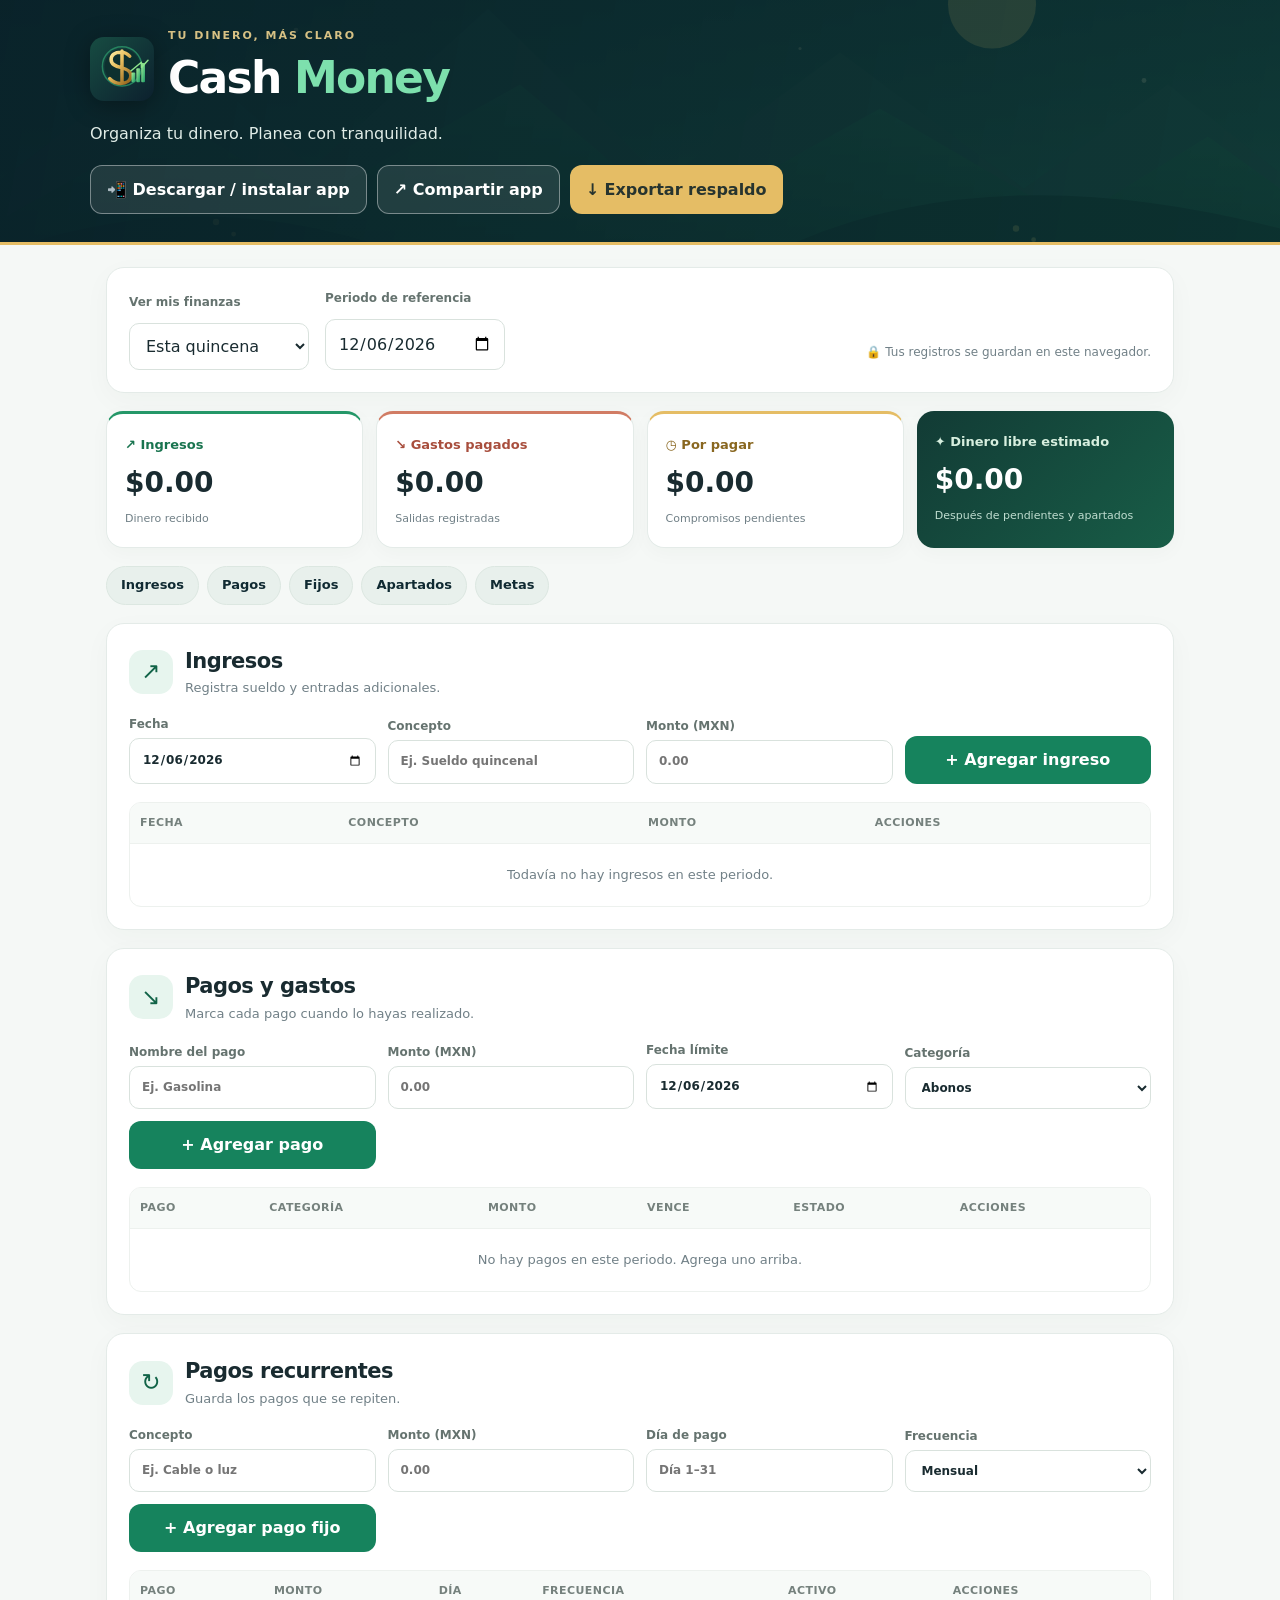
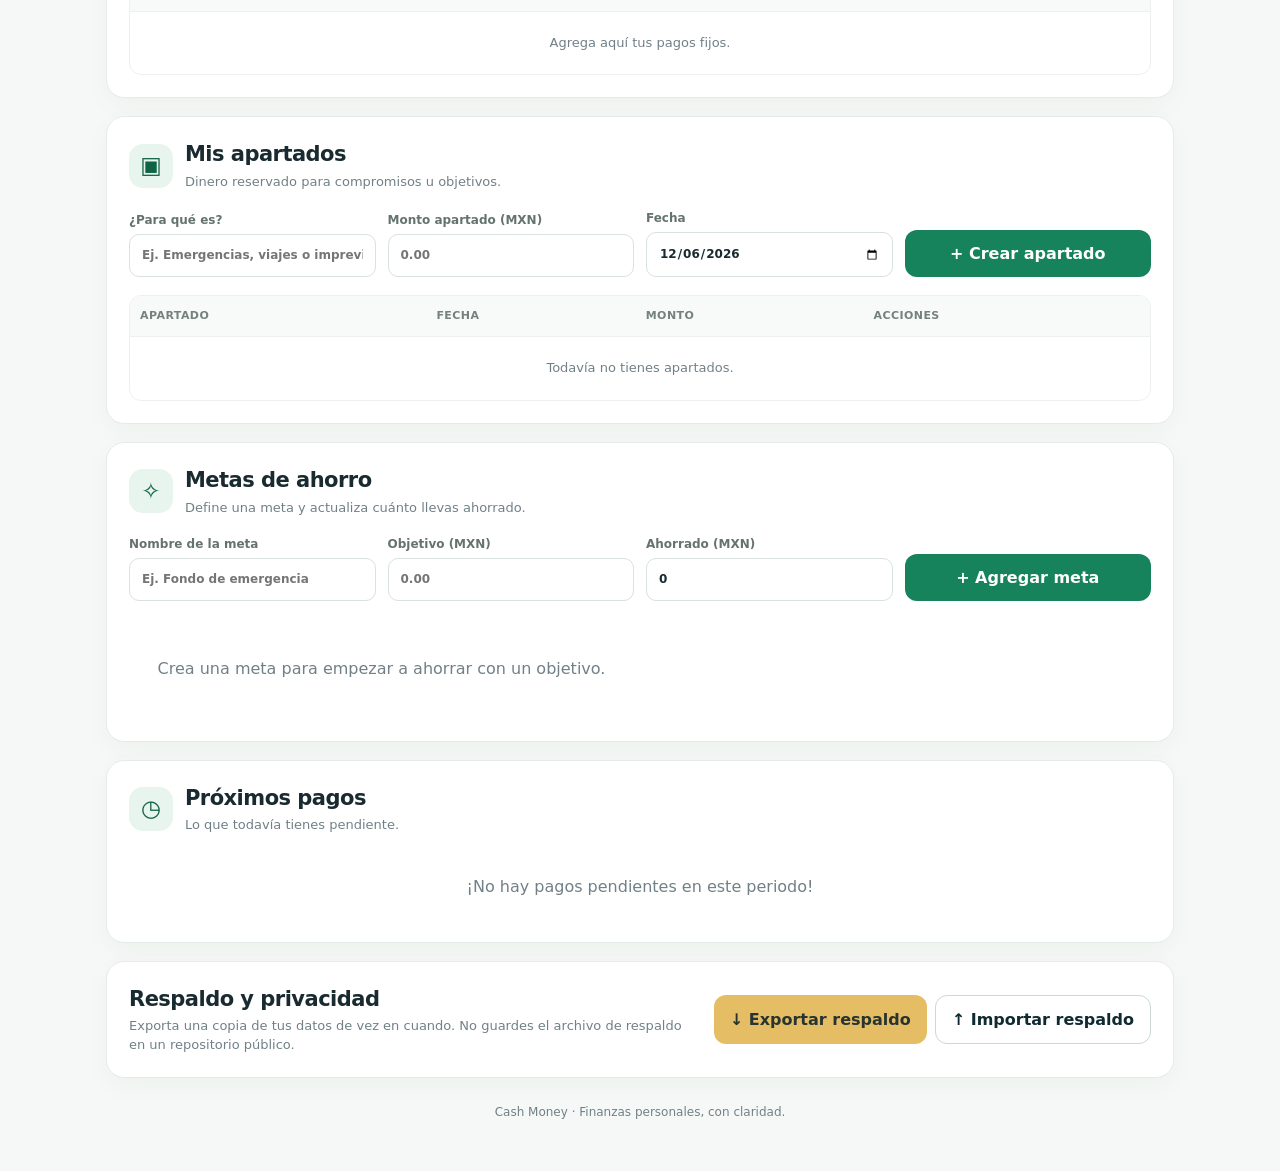
==== index.html @ 45166083 "Use general savings examples for allocations" ====
<!doctype html>
<html lang="es-MX">
<head>
<meta charset="utf-8"><meta name="viewport" content="width=device-width,initial-scale=1">
<meta name="theme-color" content="#102a32"><meta name="description" content="Cash Money: organiza ingresos, gastos, pagos, apartados y metas de ahorro.">
<link rel="manifest" href="manifest.webmanifest"><link rel="icon" href="icon.svg" type="image/svg+xml"><link rel="stylesheet" href="style.css">
<title>Cash Money</title>
</head>
<body>
<header class="hero">
  <div class="hero-content">
    <div class="brand"><img src="icon.svg" alt="" class="brand-icon"><div><p class="eyebrow">TU DINERO, MÁS CLARO</p><h1>Cash <span>Money</span></h1></div></div>
    <p class="tagline">Organiza tu dinero. Planea con tranquilidad.</p>
    <div class="header-actions"><button id="installBtn" class="btn ghost" type="button">📲 Descargar / instalar app</button><button id="shareBtn" class="btn ghost" type="button">↗ Compartir app</button><button id="exportBtn" class="btn gold">↓ Exportar respaldo</button></div>
  </div>
</header>
<main>
  <section class="toolbar panel">
    <div><label for="periodMode">Ver mis finanzas</label><select id="periodMode"><option value="quincena">Esta quincena</option><option value="mes">Este mes</option><option value="todo">Todo el historial</option></select></div>
    <div><label for="periodDate">Periodo de referencia</label><input id="periodDate" type="date"></div>
    <p class="privacy-note">🔒 Tus registros se guardan en este navegador.</p>
  </section>
  <section class="summary-grid">
    <article class="summary-card income-card"><span>↗ Ingresos</span><strong id="incomeTotal">$0.00</strong><small>Dinero recibido</small></article>
    <article class="summary-card expense-card"><span>↘ Gastos pagados</span><strong id="expenseTotal">$0.00</strong><small>Salidas registradas</small></article>
    <article class="summary-card pending-card"><span>◷ Por pagar</span><strong id="pendingTotal">$0.00</strong><small>Compromisos pendientes</small></article>
    <article class="summary-card balance-card"><span>✦ Dinero libre estimado</span><strong id="balanceTotal">$0.00</strong><small>Después de pendientes y apartados</small></article>
  </section>
  <nav class="quick-nav" aria-label="Secciones"><a href="#ingresos">Ingresos</a><a href="#gastos">Pagos</a><a href="#recurrentes">Fijos</a><a href="#apartados">Apartados</a><a href="#metas">Metas</a></nav>
  <section class="panel" id="ingresos"><div class="section-heading"><span class="section-icon">↗</span><div><h2>Ingresos</h2><p>Registra sueldo y entradas adicionales.</p></div></div>
    <form id="incomeForm" class="form-grid"><label>Fecha<input id="incomeDate" type="date" required></label><label>Concepto<input id="incomeConcept" placeholder="Ej. Sueldo quincenal" required></label><label>Monto (MXN)<input id="incomeAmount" type="number" min="0.01" step=".01" placeholder="0.00" required></label><button class="btn primary">+ Agregar ingreso</button></form>
    <div class="table-wrap"><table><thead><tr><th>Fecha</th><th>Concepto</th><th>Monto</th><th>Acciones</th></tr></thead><tbody id="incomeTable"></tbody></table></div>
  </section>
  <section class="panel" id="gastos"><div class="section-heading"><span class="section-icon">↘</span><div><h2>Pagos y gastos</h2><p>Marca cada pago cuando lo hayas realizado.</p></div></div>
    <form id="expenseForm" class="form-grid"><label>Nombre del pago<input id="expenseConcept" placeholder="Ej. Gasolina" required></label><label>Monto (MXN)<input id="expenseAmount" type="number" min="0.01" step=".01" placeholder="0.00" required></label><label>Fecha límite<input id="expenseDue" type="date" required></label><label>Categoría<select id="expenseCategory"><option>Abonos</option><option>Despensa</option><option>Gastos</option><option>Supermercado</option><option>Tianguis</option><option>Tienda</option><option>Otro</option></select></label><button class="btn primary">+ Agregar pago</button></form>
    <div class="table-wrap"><table><thead><tr><th>Pago</th><th>Categoría</th><th>Monto</th><th>Vence</th><th>Estado</th><th>Acciones</th></tr></thead><tbody id="expenseTable"></tbody></table></div>
  </section>
  <section class="panel" id="recurrentes"><div class="section-heading"><span class="section-icon">↻</span><div><h2>Pagos recurrentes</h2><p>Guarda los pagos que se repiten.</p></div></div>
    <form id="recurringForm" class="form-grid"><label>Concepto<input id="recurringConcept" placeholder="Ej. Cable o luz" required></label><label>Monto (MXN)<input id="recurringAmount" type="number" min="0.01" step=".01" placeholder="0.00" required></label><label>Día de pago<input id="recurringDay" type="number" min="1" max="31" placeholder="Día 1–31" required></label><label>Frecuencia<select id="recurringFrequency"><option>Mensual</option><option>Quincenal</option><option>Semanal</option></select></label><button class="btn primary">+ Agregar pago fijo</button></form>
    <div class="table-wrap"><table><thead><tr><th>Pago</th><th>Monto</th><th>Día</th><th>Frecuencia</th><th>Activo</th><th>Acciones</th></tr></thead><tbody id="recurringTable"></tbody></table></div>
  </section>
  <section class="panel" id="apartados"><div class="section-heading"><span class="section-icon">▣</span><div><h2>Mis apartados</h2><p>Dinero reservado para compromisos u objetivos.</p></div></div>
    <form id="allocationForm" class="form-grid"><label>¿Para qué es?<input id="allocationConcept" placeholder="Ej. Emergencias, viajes o imprevistos" required></label><label>Monto apartado (MXN)<input id="allocationAmount" type="number" min="0.01" step=".01" placeholder="0.00" required></label><label>Fecha<input id="allocationDate" type="date" required></label><button class="btn primary">+ Crear apartado</button></form>
    <div class="table-wrap"><table><thead><tr><th>Apartado</th><th>Fecha</th><th>Monto</th><th>Acciones</th></tr></thead><tbody id="allocationTable"></tbody></table></div>
  </section>
  <section class="panel" id="metas"><div class="section-heading"><span class="section-icon">✧</span><div><h2>Metas de ahorro</h2><p>Define una meta y actualiza cuánto llevas ahorrado.</p></div></div>
    <form id="goalForm" class="form-grid"><label>Nombre de la meta<input id="goalName" placeholder="Ej. Fondo de emergencia" required></label><label>Objetivo (MXN)<input id="goalTarget" type="number" min="0.01" step=".01" placeholder="0.00" required></label><label>Ahorrado (MXN)<input id="goalSaved" type="number" min="0" step=".01" value="0" required></label><button class="btn primary">+ Agregar meta</button></form>
    <div id="goalsList" class="goals-list"></div>
  </section>
  <section class="panel upcoming-panel"><div class="section-heading"><span class="section-icon">◷</span><div><h2>Próximos pagos</h2><p>Lo que todavía tienes pendiente.</p></div></div><div id="upcoming"></div></section>
  <section class="panel backup-panel"><div><h2>Respaldo y privacidad</h2><p>Exporta una copia de tus datos de vez en cuando. No guardes el archivo de respaldo en un repositorio público.</p></div><div class="backup-actions"><button id="exportBtnBottom" class="btn gold">↓ Exportar respaldo</button><label class="btn outline import-label">↑ Importar respaldo<input id="importFile" type="file" accept=".json,application/json" hidden></label></div></section>
  <footer>Cash Money · Finanzas personales, con claridad.</footer>
</main>
<script src="app.js"></script>
<script>
let deferredInstallPrompt;
const installButton=document.getElementById("installBtn");
const appUrl="https://jarias562.github.io/Mi-financial-tracker/";
addEventListener("beforeinstallprompt",e=>{e.preventDefault();deferredInstallPrompt=e;});
installButton.addEventListener("click",async()=>{
 if(deferredInstallPrompt){deferredInstallPrompt.prompt();await deferredInstallPrompt.userChoice;deferredInstallPrompt=null;return;}
 alert("Para instalar Cash Money en Android: abre este enlace en Google Chrome, toca el menú ⋮ y elige ‘Instalar app’ o ‘Añadir a pantalla principal’. Si ya la instalaste, puedes abrirla desde el icono de tu teléfono.");
});
document.getElementById("shareBtn").addEventListener("click",async()=>{
 try{if(navigator.share){await navigator.share({title:"Cash Money",text:"Prueba Cash Money, mi app de finanzas personales.",url:appUrl});}
 else if(navigator.clipboard){await navigator.clipboard.writeText(appUrl);alert("Enlace copiado. Ya puedes enviárselo a tu esposa.");}
 else{prompt("Copia este enlace y compártelo:",appUrl);}}
 catch(e){if(e.name!=="AbortError")prompt("Copia este enlace y compártelo:",appUrl);}
});
if("serviceWorker"in navigator)addEventListener("load",async()=>{
 try{const reg=await navigator.serviceWorker.register("./sw.js",{updateViaCache:"none"});await reg.update();}catch(e){console.log("La app funcionará en modo web si no se puede actualizar sin conexión.");}
});
</script>
</body></html>
---- style.css ----
:root{--navy:#102a32;--navy2:#173c42;--green:#16835d;--green-dark:#116347;--mint:#e7f5ee;--gold:#e5bd65;--gold-dark:#8b6723;--ink:#192b30;--muted:#718087;--line:#e4ebe8;--paper:#f5f8f6;--white:#fff;--red:#a8433c}*{box-sizing:border-box}html{scroll-behavior:smooth;scroll-padding-top:16px}body{margin:0;font-family:Inter,ui-sans-serif,system-ui,-apple-system,BlinkMacSystemFont,"Segoe UI",sans-serif;background:var(--paper);color:var(--ink);line-height:1.45}.hero{color:#fff;background:linear-gradient(100deg,rgba(9,34,41,.96),rgba(12,51,48,.79)),url("header-landscape.svg") center 48%/cover no-repeat;min-height:245px;padding:28px max(20px,calc((100% - 1100px)/2));border-bottom:3px solid var(--gold)}.hero-content{max-width:1100px;margin:auto}.brand{display:flex;align-items:center;gap:14px}.brand-icon{width:64px;height:64px;filter:drop-shadow(0 4px 12px #0005)}.eyebrow{margin:0 0 2px;font-size:11px;letter-spacing:.18em;color:#d7c184;font-weight:800}.brand h1{margin:0;font-size:clamp(30px,5vw,44px);letter-spacing:-.04em}.brand h1 span{color:#7de0ad}.tagline{margin:12px 0 20px;color:#e0ece7}.header-actions{display:flex;gap:10px;flex-wrap:wrap}.header-actions .btn{min-height:44px}.btn{border:0;border-radius:12px;padding:12px 16px;font:inherit;font-weight:750;cursor:pointer;transition:transform .15s,filter .15s}.btn:active{transform:scale(.98)}.primary{background:var(--green);color:#fff}.primary:hover{background:var(--green-dark)}.gold{background:var(--gold);color:#27342f}.ghost{background:#ffffff18;border:1px solid #ffffff66;color:white}.outline{background:#fff;border:1px solid #cbd9d1;color:var(--navy)}main{max-width:1100px;margin:22px auto;padding:0 16px}.panel{background:#fff;border:1px solid var(--line);border-radius:18px;padding:22px;margin-bottom:18px;box-shadow:0 8px 28px #153a2b08}.toolbar{display:flex;align-items:end;gap:16px;flex-wrap:wrap}.toolbar>div{display:grid;gap:6px;min-width:180px}.toolbar label,.form-grid label{font-size:12px;font-weight:750;color:#65736f}.toolbar select,.toolbar input,.form-grid input,.form-grid select{width:100%;min-width:0;margin-top:5px;padding:12px;border:1px solid #d9e2dd;background:#fff;border-radius:10px;color:var(--ink);font:inherit}.privacy-note{font-size:12px;color:var(--muted);margin:0 0 8px auto}.summary-grid{display:grid;grid-template-columns:repeat(4,minmax(0,1fr));gap:13px;margin:18px 0}.summary-card{border-radius:17px;padding:18px;background:#fff;border:1px solid var(--line);box-shadow:0 5px 20px #153a2b08}.summary-card span{font-size:13px;font-weight:750}.summary-card strong{display:block;font-size:clamp(20px,2.8vw,28px);margin:8px 0 2px;overflow-wrap:anywhere}.summary-card small{font-size:11px;color:var(--muted)}.income-card{border-top:3px solid #249768}.income-card span{color:#19744f}.expense-card{border-top:3px solid #d17c64}.expense-card span{color:#a84e3d}.pending-card{border-top:3px solid var(--gold)}.pending-card span{color:#896720}.balance-card{background:linear-gradient(135deg,#123b35,#185d47);color:#fff;border:0}.balance-card span{color:#d7efdf}.balance-card small{color:#c0ddd0}.quick-nav{display:flex;gap:8px;overflow-x:auto;padding:0 0 14px;margin-bottom:4px}.quick-nav a{white-space:nowrap;text-decoration:none;color:var(--navy);background:#e8f0ec;border:1px solid #dce7e1;border-radius:999px;padding:9px 14px;font-size:13px;font-weight:750}.section-heading{display:flex;gap:12px;align-items:center;margin-bottom:18px}.section-icon{display:grid;place-items:center;width:44px;height:44px;border-radius:14px;background:var(--mint);color:var(--green-dark);font-size:23px}.section-heading h2,.backup-panel h2{margin:0;font-size:21px;letter-spacing:-.025em}.section-heading p,.backup-panel p{margin:3px 0 0;color:var(--muted);font-size:13px}.form-grid{display:grid;grid-template-columns:repeat(4,minmax(0,1fr));gap:12px;align-items:end;margin-bottom:18px}.form-grid .btn{min-height:45px}.table-wrap{overflow-x:auto;border:1px solid #edf1ee;border-radius:12px}table{width:100%;border-collapse:collapse;min-width:590px}th,td{padding:12px 10px;text-align:left;border-bottom:1px solid #edf1ee;font-size:13px;white-space:nowrap}th{background:#f7faf8;color:#75817d;font-size:11px;text-transform:uppercase;letter-spacing:.04em}tbody tr:last-child td{border-bottom:0}.empty{text-align:center;color:var(--muted);padding:22px}.delete,.edit{padding:7px 9px;border:0;border-radius:8px;font-size:12px;font-weight:700;cursor:pointer}.delete{background:#fae9e6;color:#9b3c32}.edit{background:#e8f3ed;color:#146345;margin-right:5px}.toggle{accent-color:var(--green);width:17px;height:17px;vertical-align:middle}.status{font-size:11px;font-weight:750;border-radius:99px;padding:5px 8px}.status.paid{background:#e5f5eb;color:#167046}.status.pending{background:#fff2d7;color:#895e13}.goals-list{display:grid;grid-template-columns:repeat(2,minmax(0,1fr));gap:12px}.goal{border:1px solid var(--line);border-radius:14px;padding:15px}.goal-top{display:flex;justify-content:space-between;gap:10px;align-items:start}.goal h3{font-size:15px;margin:0 0 5px}.goal p{font-size:12px;color:var(--muted);margin:0}.progress{height:9px;background:#eaf0ec;border-radius:99px;overflow:hidden;margin:13px 0 8px}.progress span{display:block;height:100%;background:linear-gradient(90deg,#18875d,#83c66e);border-radius:99px}.goal-actions{display:flex;gap:7px;margin-top:10px}.goal-actions button{font-size:11px}.upcomingItem{display:flex;justify-content:space-between;gap:12px;align-items:center;padding:13px 0;border-bottom:1px solid var(--line)}.upcomingItem:last-child{border-bottom:0}.upcomingItem small{display:block;color:var(--muted);margin-top:3px}.upcomingItem strong{white-space:nowrap}.backup-panel{display:flex;justify-content:space-between;gap:18px;align-items:center}.backup-actions{display:flex;gap:8px;flex-wrap:wrap;flex-shrink:0}.import-label{display:inline-flex;align-items:center;cursor:pointer}footer{text-align:center;color:var(--muted);font-size:12px;padding:8px 0 28px}@media(max-width:800px){.summary-grid{grid-template-columns:repeat(2,minmax(0,1fr))}.form-grid{grid-template-columns:repeat(2,minmax(0,1fr))}.privacy-note{width:100%;margin:0}.hero{padding:25px 20px}.toolbar>div{flex:1;min-width:140px}}@media(max-width:520px){main{padding:0 11px;margin-top:14px}.panel{padding:16px;border-radius:15px}.summary-grid{gap:9px}.summary-card{padding:14px}.summary-card strong{font-size:20px}.form-grid{grid-template-columns:1fr}.form-grid .btn{width:100%}.brand-icon{width:54px;height:54px}.tagline{font-size:14px}.backup-panel{align-items:stretch;flex-direction:column}.backup-actions{display:grid;grid-template-columns:1fr 1fr}.backup-actions .btn{font-size:12px;padding:11px 8px}.goals-list{grid-template-columns:1fr}.toolbar{gap:10px}.toolbar>div{min-width:calc(50% - 6px)}}
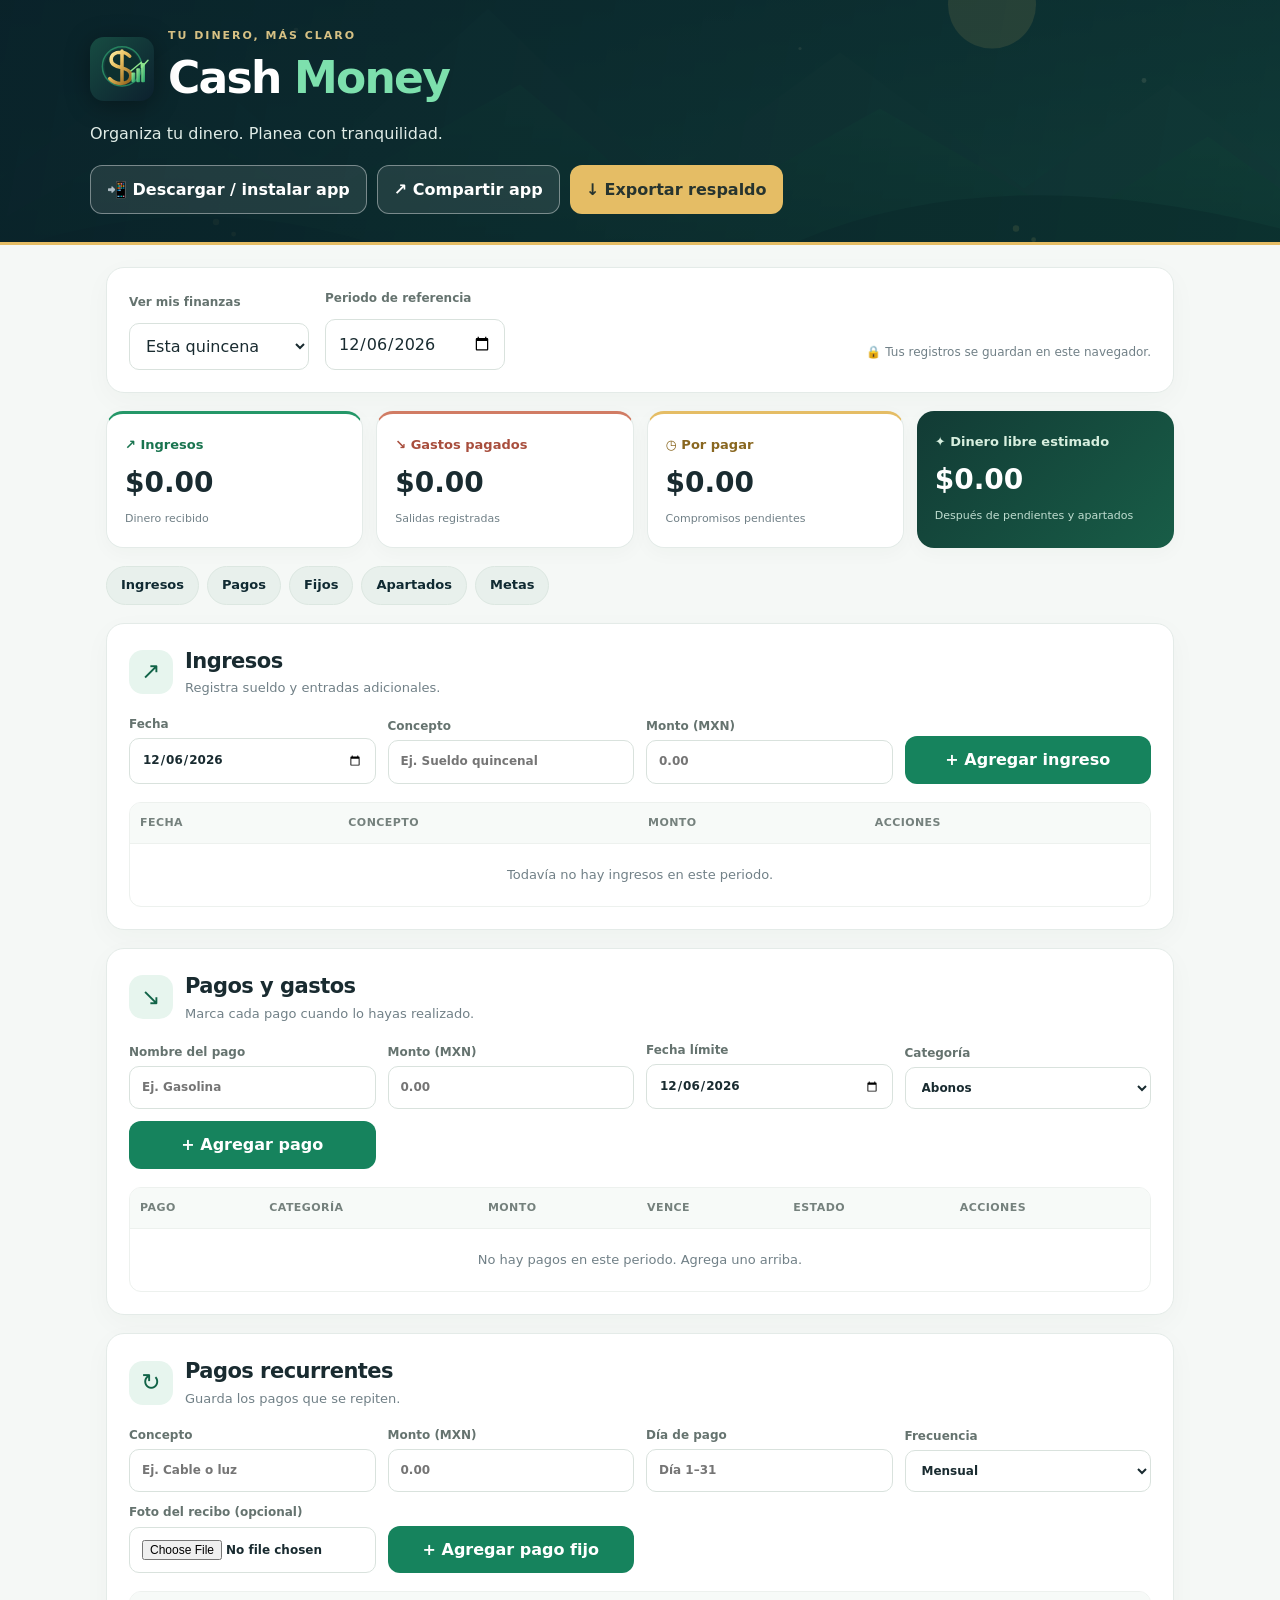
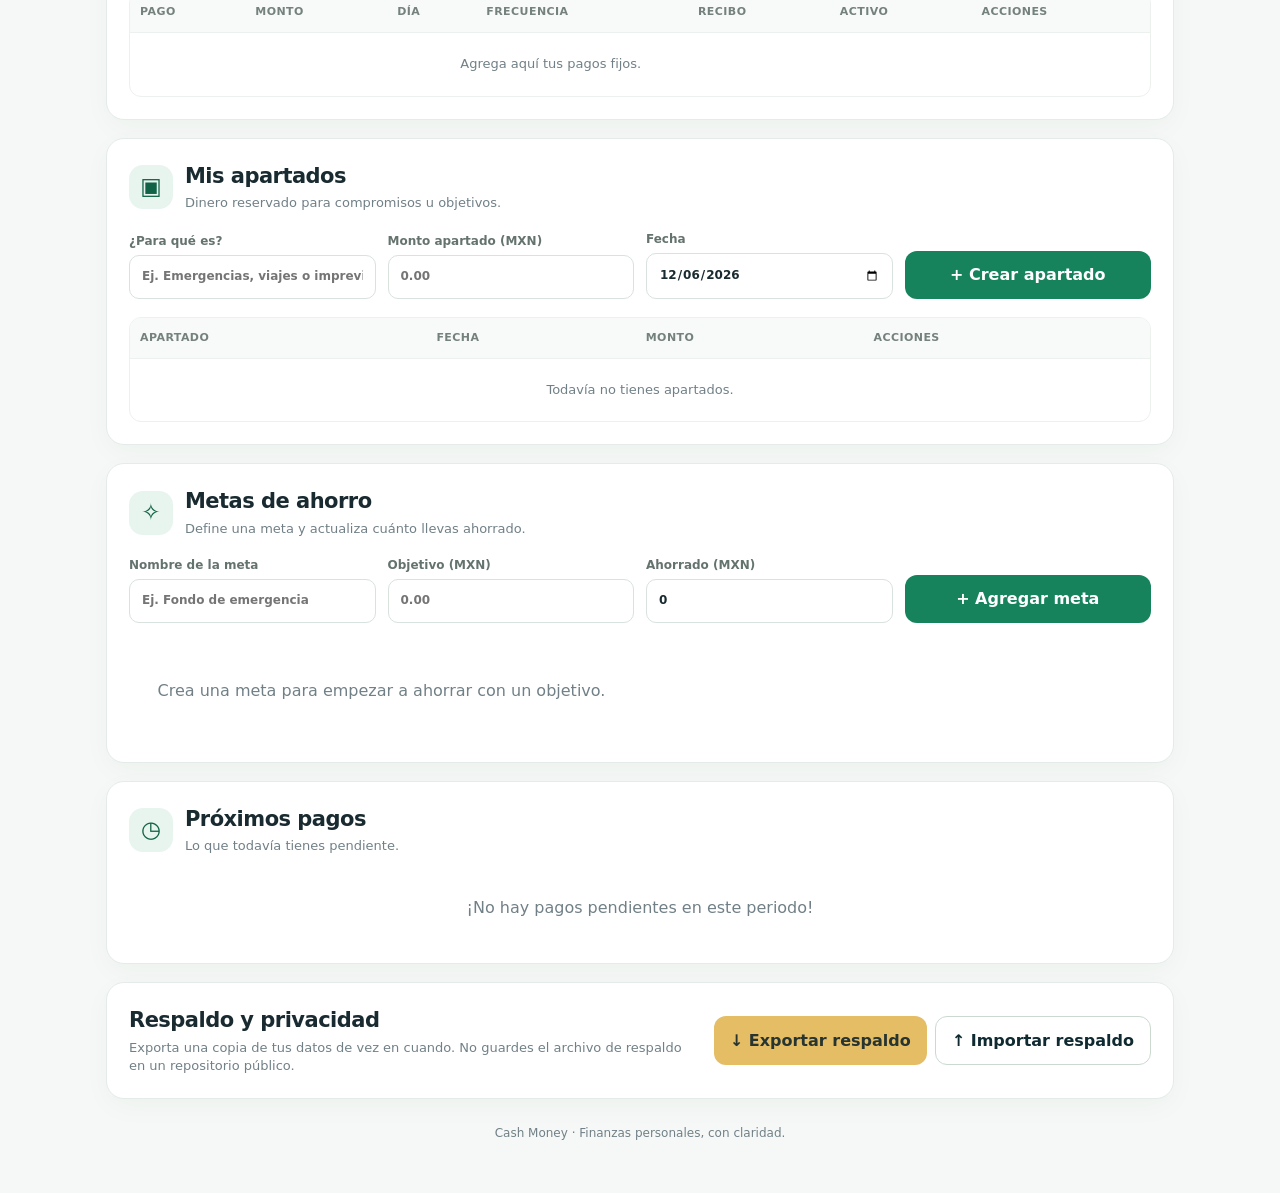
==== commit dcfff893: "Add optional receipt photo field to recurring payments" ====
--- a/index.html
+++ b/index.html
@@ -36,8 +36,8 @@
     <div class="table-wrap"><table><thead><tr><th>Pago</th><th>Categoría</th><th>Monto</th><th>Vence</th><th>Estado</th><th>Acciones</th></tr></thead><tbody id="expenseTable"></tbody></table></div>
   </section>
   <section class="panel" id="recurrentes"><div class="section-heading"><span class="section-icon">↻</span><div><h2>Pagos recurrentes</h2><p>Guarda los pagos que se repiten.</p></div></div>
-    <form id="recurringForm" class="form-grid"><label>Concepto<input id="recurringConcept" placeholder="Ej. Cable o luz" required></label><label>Monto (MXN)<input id="recurringAmount" type="number" min="0.01" step=".01" placeholder="0.00" required></label><label>Día de pago<input id="recurringDay" type="number" min="1" max="31" placeholder="Día 1–31" required></label><label>Frecuencia<select id="recurringFrequency"><option>Mensual</option><option>Quincenal</option><option>Semanal</option></select></label><button class="btn primary">+ Agregar pago fijo</button></form>
-    <div class="table-wrap"><table><thead><tr><th>Pago</th><th>Monto</th><th>Día</th><th>Frecuencia</th><th>Activo</th><th>Acciones</th></tr></thead><tbody id="recurringTable"></tbody></table></div>
+    <form id="recurringForm" class="form-grid"><label>Concepto<input id="recurringConcept" placeholder="Ej. Cable o luz" required></label><label>Monto (MXN)<input id="recurringAmount" type="number" min="0.01" step=".01" placeholder="0.00" required></label><label>Día de pago<input id="recurringDay" type="number" min="1" max="31" placeholder="Día 1–31" required></label><label>Frecuencia<select id="recurringFrequency"><option>Mensual</option><option>Quincenal</option><option>Semanal</option></select></label><label>Foto del recibo (opcional)<input id="recurringReceipt" type="file" accept="image/*" capture="environment"></label><button class="btn primary">+ Agregar pago fijo</button></form>
+    <div class="table-wrap"><table><thead><tr><th>Pago</th><th>Monto</th><th>Día</th><th>Frecuencia</th><th>Recibo</th><th>Activo</th><th>Acciones</th></tr></thead><tbody id="recurringTable"></tbody></table></div>
   </section>
   <section class="panel" id="apartados"><div class="section-heading"><span class="section-icon">▣</span><div><h2>Mis apartados</h2><p>Dinero reservado para compromisos u objetivos.</p></div></div>
     <form id="allocationForm" class="form-grid"><label>¿Para qué es?<input id="allocationConcept" placeholder="Ej. Emergencias, viajes o imprevistos" required></label><label>Monto apartado (MXN)<input id="allocationAmount" type="number" min="0.01" step=".01" placeholder="0.00" required></label><label>Fecha<input id="allocationDate" type="date" required></label><button class="btn primary">+ Crear apartado</button></form>
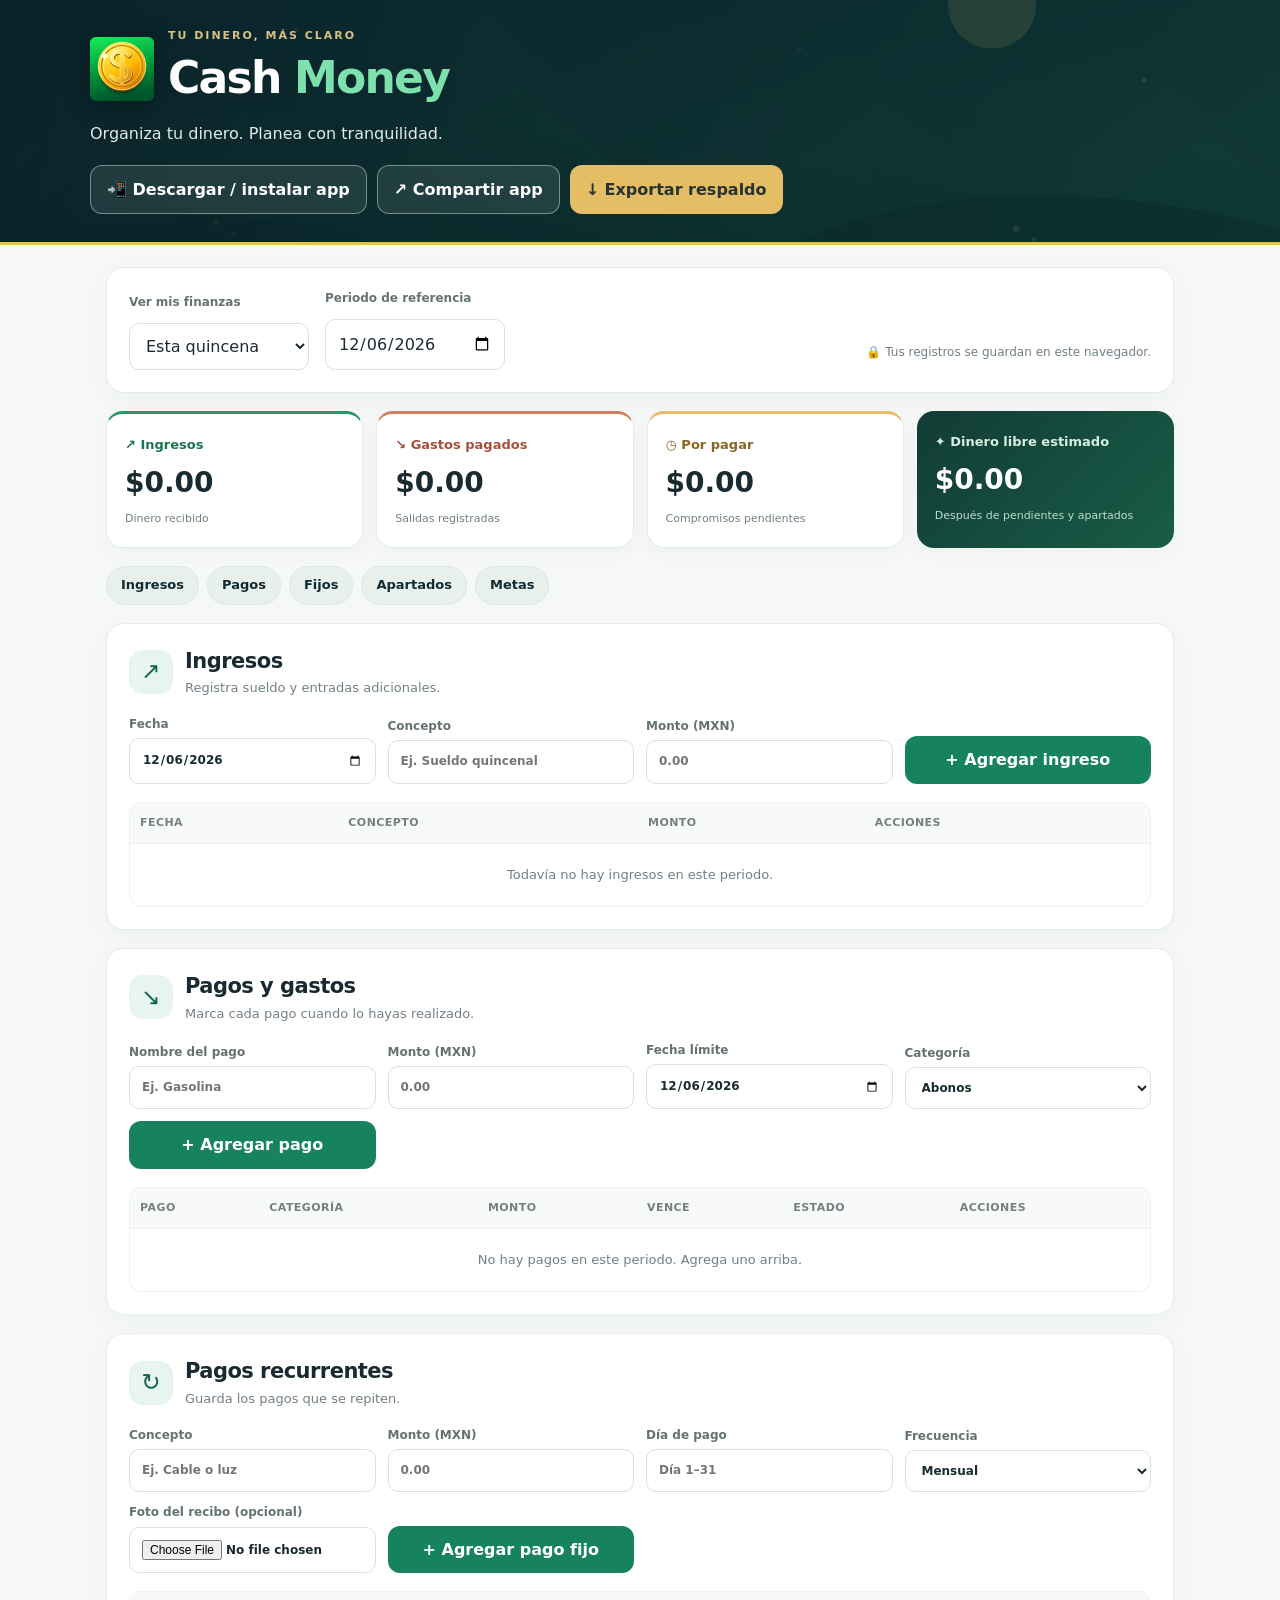
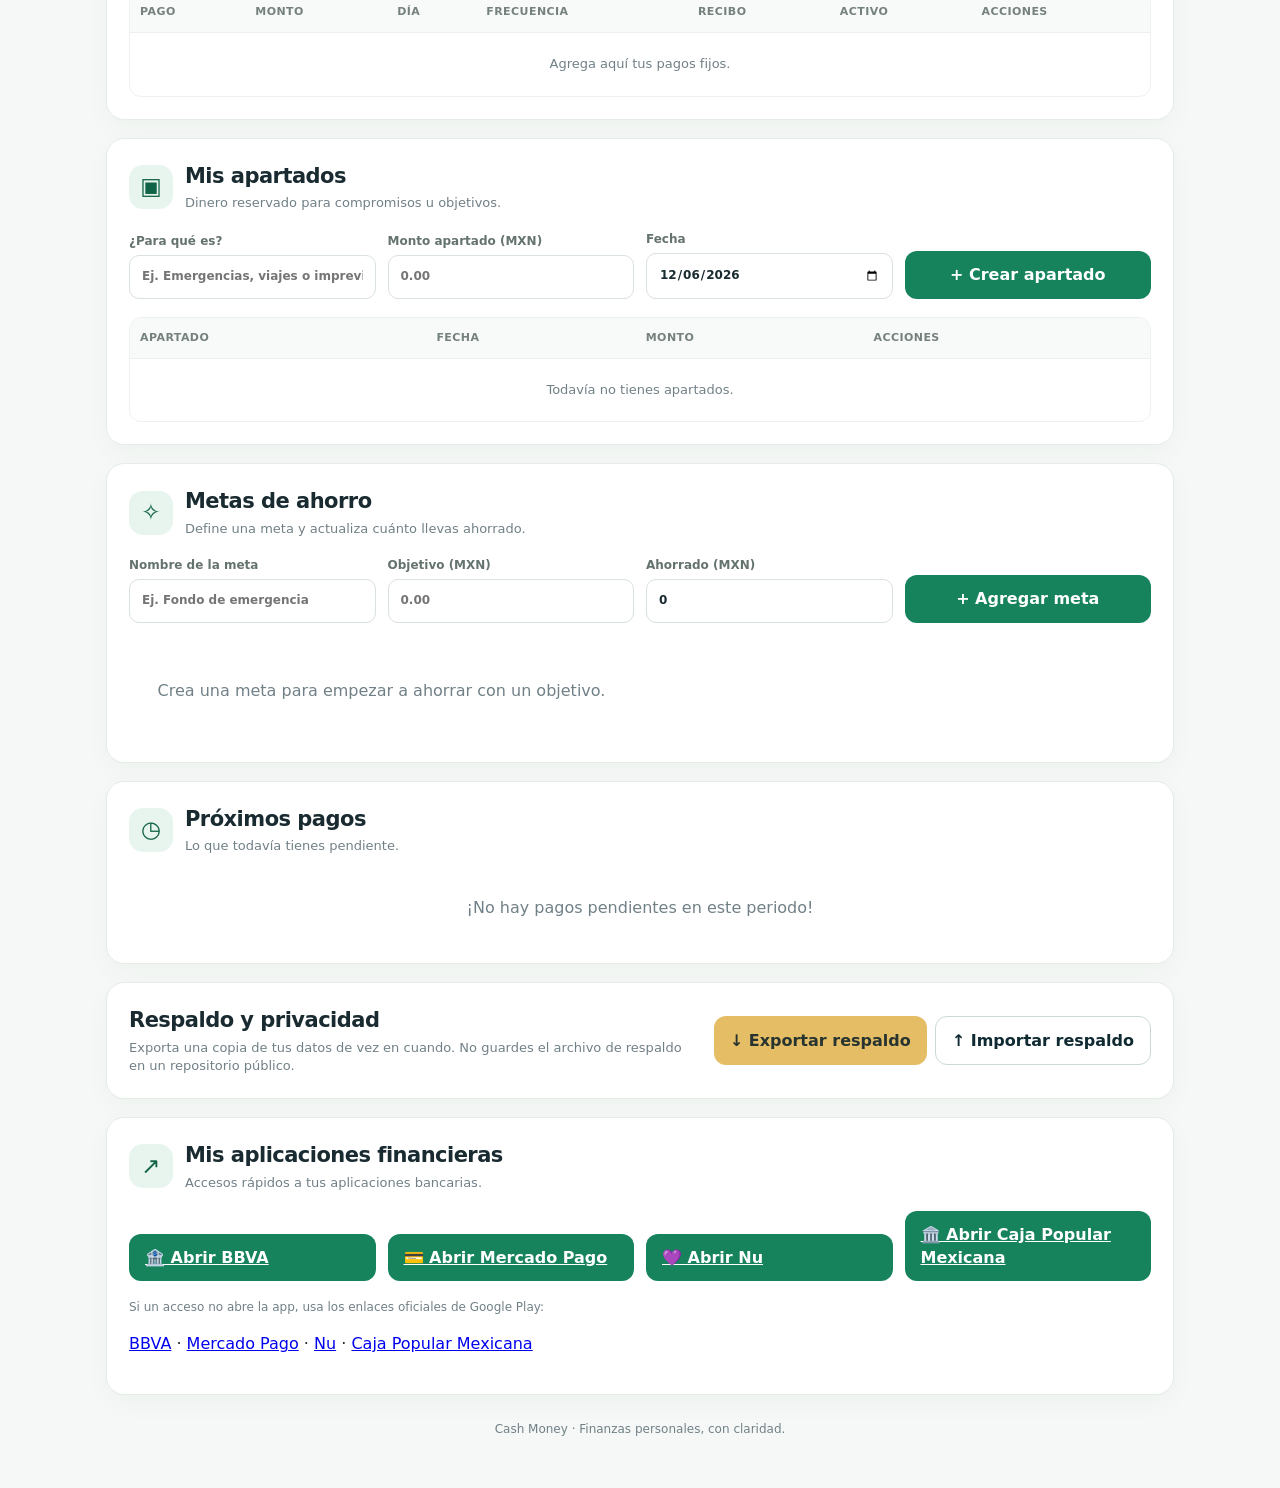
==== commit 8e968e0c: "Add quick-launch links to banking apps" ====
--- a/index.html
+++ b/index.html
@@ -49,6 +49,17 @@
   </section>
   <section class="panel upcoming-panel"><div class="section-heading"><span class="section-icon">◷</span><div><h2>Próximos pagos</h2><p>Lo que todavía tienes pendiente.</p></div></div><div id="upcoming"></div></section>
   <section class="panel backup-panel"><div><h2>Respaldo y privacidad</h2><p>Exporta una copia de tus datos de vez en cuando. No guardes el archivo de respaldo en un repositorio público.</p></div><div class="backup-actions"><button id="exportBtnBottom" class="btn gold">↓ Exportar respaldo</button><label class="btn outline import-label">↑ Importar respaldo<input id="importFile" type="file" accept=".json,application/json" hidden></label></div></section>
+  <section class="panel" id="apps-financieras">
+    <div class="section-heading"><span class="section-icon">↗</span><div><h2>Mis aplicaciones financieras</h2><p>Accesos rápidos a tus aplicaciones bancarias.</p></div></div>
+    <div class="form-grid">
+      <a class="btn primary" href="intent://launch/#Intent;package=com.bbva.mx;action=android.intent.action.MAIN;category=android.intent.category.LAUNCHER;end">🏦 Abrir BBVA</a>
+      <a class="btn primary" href="intent://launch/#Intent;package=com.mercadopago.wallet;action=android.intent.action.MAIN;category=android.intent.category.LAUNCHER;end">💳 Abrir Mercado Pago</a>
+      <a class="btn primary" href="intent://launch/#Intent;package=com.nu.production;action=android.intent.action.MAIN;category=android.intent.category.LAUNCHER;end">💜 Abrir Nu</a>
+      <a class="btn primary" href="intent://launch/#Intent;package=coop.cpm.cpmenlinea.mobile;action=android.intent.action.MAIN;category=android.intent.category.LAUNCHER;end">🏛️ Abrir Caja Popular Mexicana</a>
+    </div>
+    <p class="privacy-note">Si un acceso no abre la app, usa los enlaces oficiales de Google Play:</p>
+    <p><a href="https://play.google.com/store/apps/details?id=com.bbva.mx" target="_blank" rel="noopener">BBVA</a> · <a href="https://play.google.com/store/apps/details?id=com.mercadopago.wallet" target="_blank" rel="noopener">Mercado Pago</a> · <a href="https://play.google.com/store/apps/details?id=com.nu.production" target="_blank" rel="noopener">Nu</a> · <a href="https://play.google.com/store/apps/details?id=coop.cpm.cpmenlinea.mobile" target="_blank" rel="noopener">Caja Popular Mexicana</a></p>
+  </section>
   <footer>Cash Money · Finanzas personales, con claridad.</footer>
 </main>
 <script src="app.js"></script>
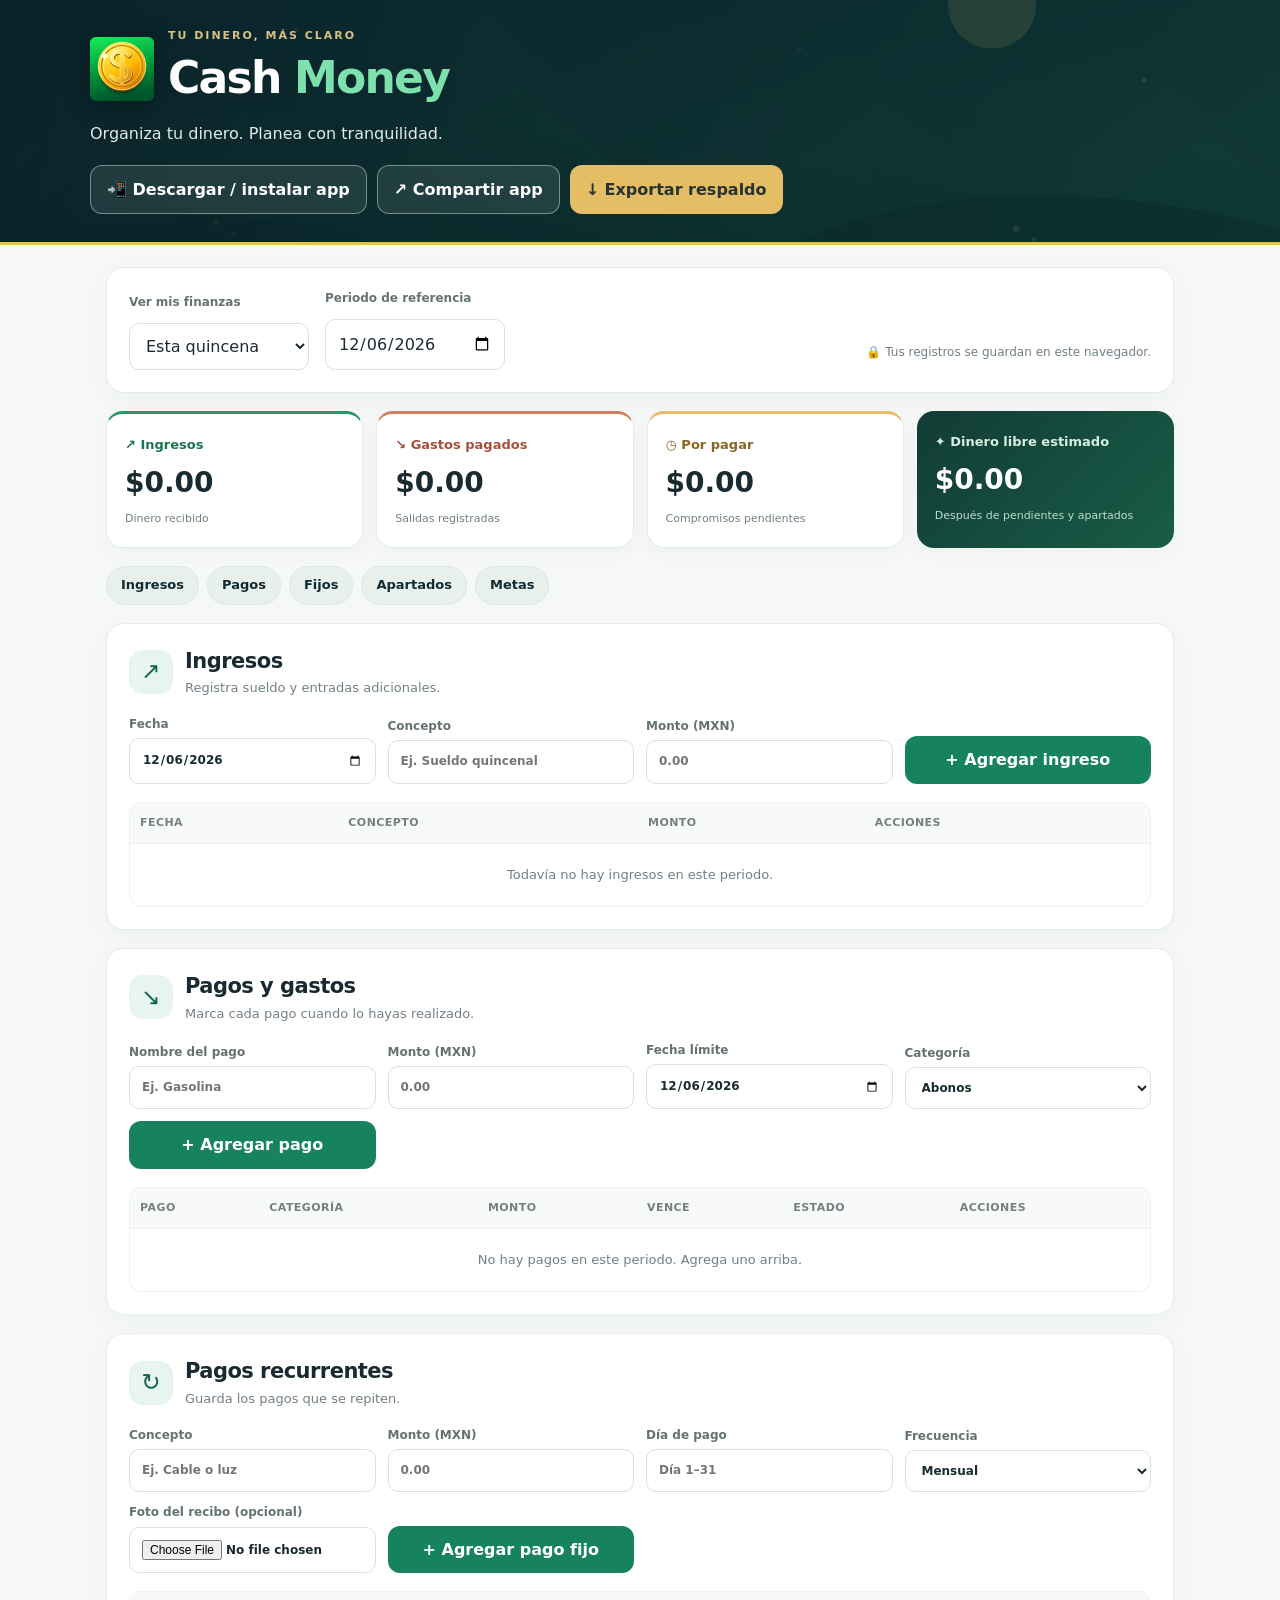
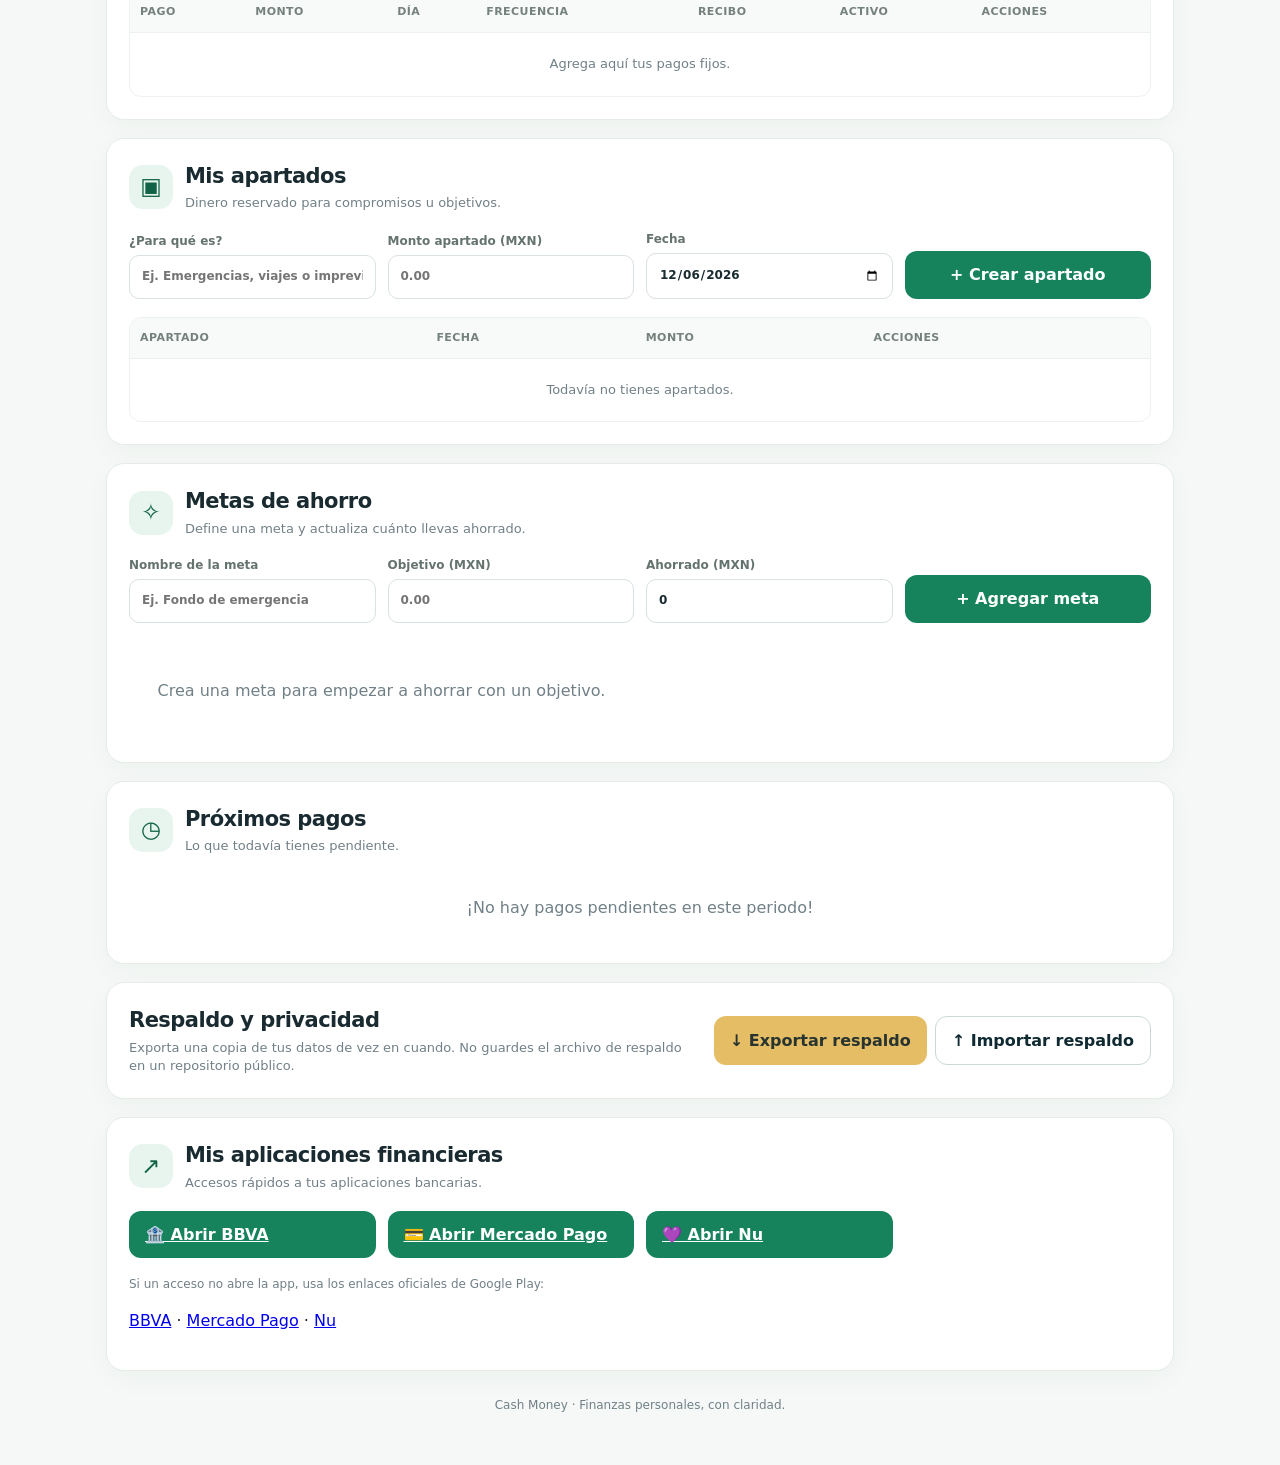
==== commit cd35e4c3: "Remove Caja Popular Mexicana shortcut" ====
--- a/index.html
+++ b/index.html
@@ -55,10 +55,9 @@
       <a class="btn primary" href="intent://launch/#Intent;package=com.bbva.mx;action=android.intent.action.MAIN;category=android.intent.category.LAUNCHER;end">🏦 Abrir BBVA</a>
       <a class="btn primary" href="intent://launch/#Intent;package=com.mercadopago.wallet;action=android.intent.action.MAIN;category=android.intent.category.LAUNCHER;end">💳 Abrir Mercado Pago</a>
       <a class="btn primary" href="intent://launch/#Intent;package=com.nu.production;action=android.intent.action.MAIN;category=android.intent.category.LAUNCHER;end">💜 Abrir Nu</a>
-      <a class="btn primary" href="intent://launch/#Intent;package=coop.cpm.cpmenlinea.mobile;action=android.intent.action.MAIN;category=android.intent.category.LAUNCHER;end">🏛️ Abrir Caja Popular Mexicana</a>
     </div>
     <p class="privacy-note">Si un acceso no abre la app, usa los enlaces oficiales de Google Play:</p>
-    <p><a href="https://play.google.com/store/apps/details?id=com.bbva.mx" target="_blank" rel="noopener">BBVA</a> · <a href="https://play.google.com/store/apps/details?id=com.mercadopago.wallet" target="_blank" rel="noopener">Mercado Pago</a> · <a href="https://play.google.com/store/apps/details?id=com.nu.production" target="_blank" rel="noopener">Nu</a> · <a href="https://play.google.com/store/apps/details?id=coop.cpm.cpmenlinea.mobile" target="_blank" rel="noopener">Caja Popular Mexicana</a></p>
+    <p><a href="https://play.google.com/store/apps/details?id=com.bbva.mx" target="_blank" rel="noopener">BBVA</a> · <a href="https://play.google.com/store/apps/details?id=com.mercadopago.wallet" target="_blank" rel="noopener">Mercado Pago</a> · <a href="https://play.google.com/store/apps/details?id=com.nu.production" target="_blank" rel="noopener">Nu</a></p>
   </section>
   <footer>Cash Money · Finanzas personales, con claridad.</footer>
 </main>
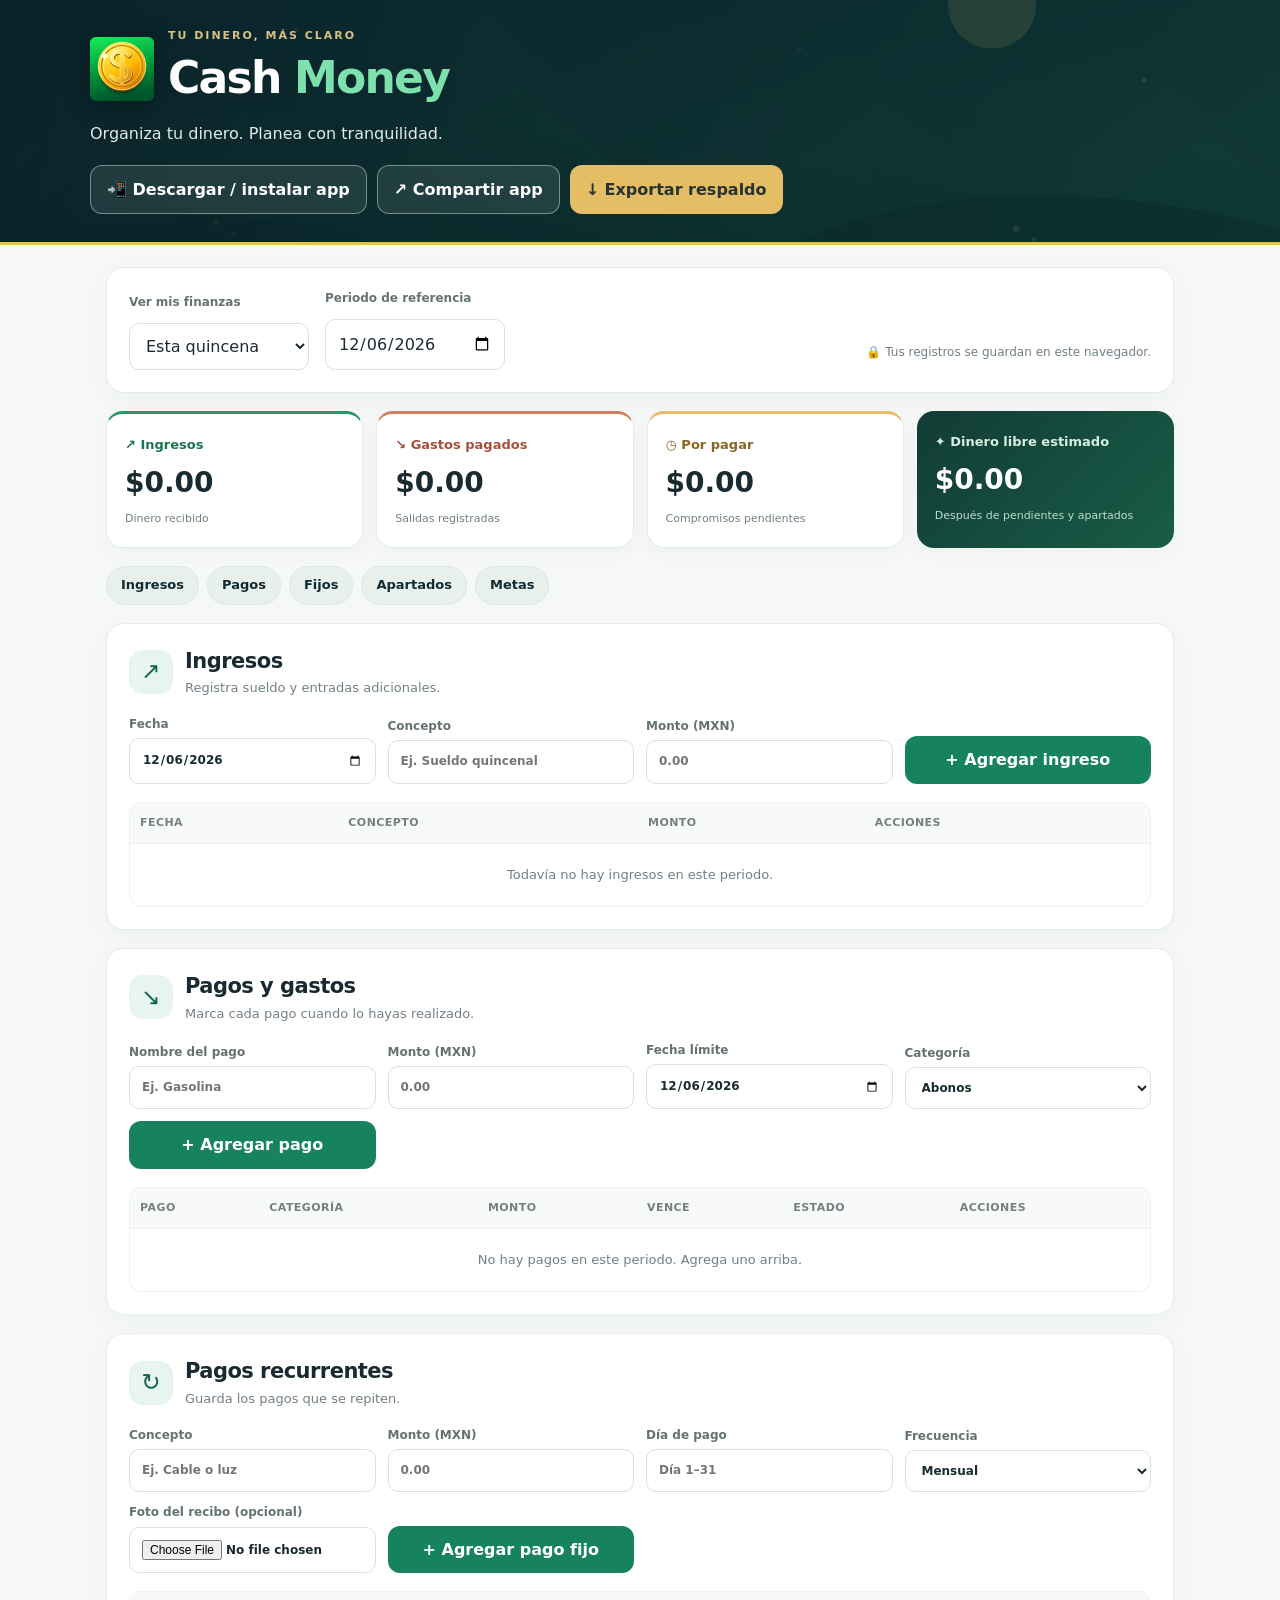
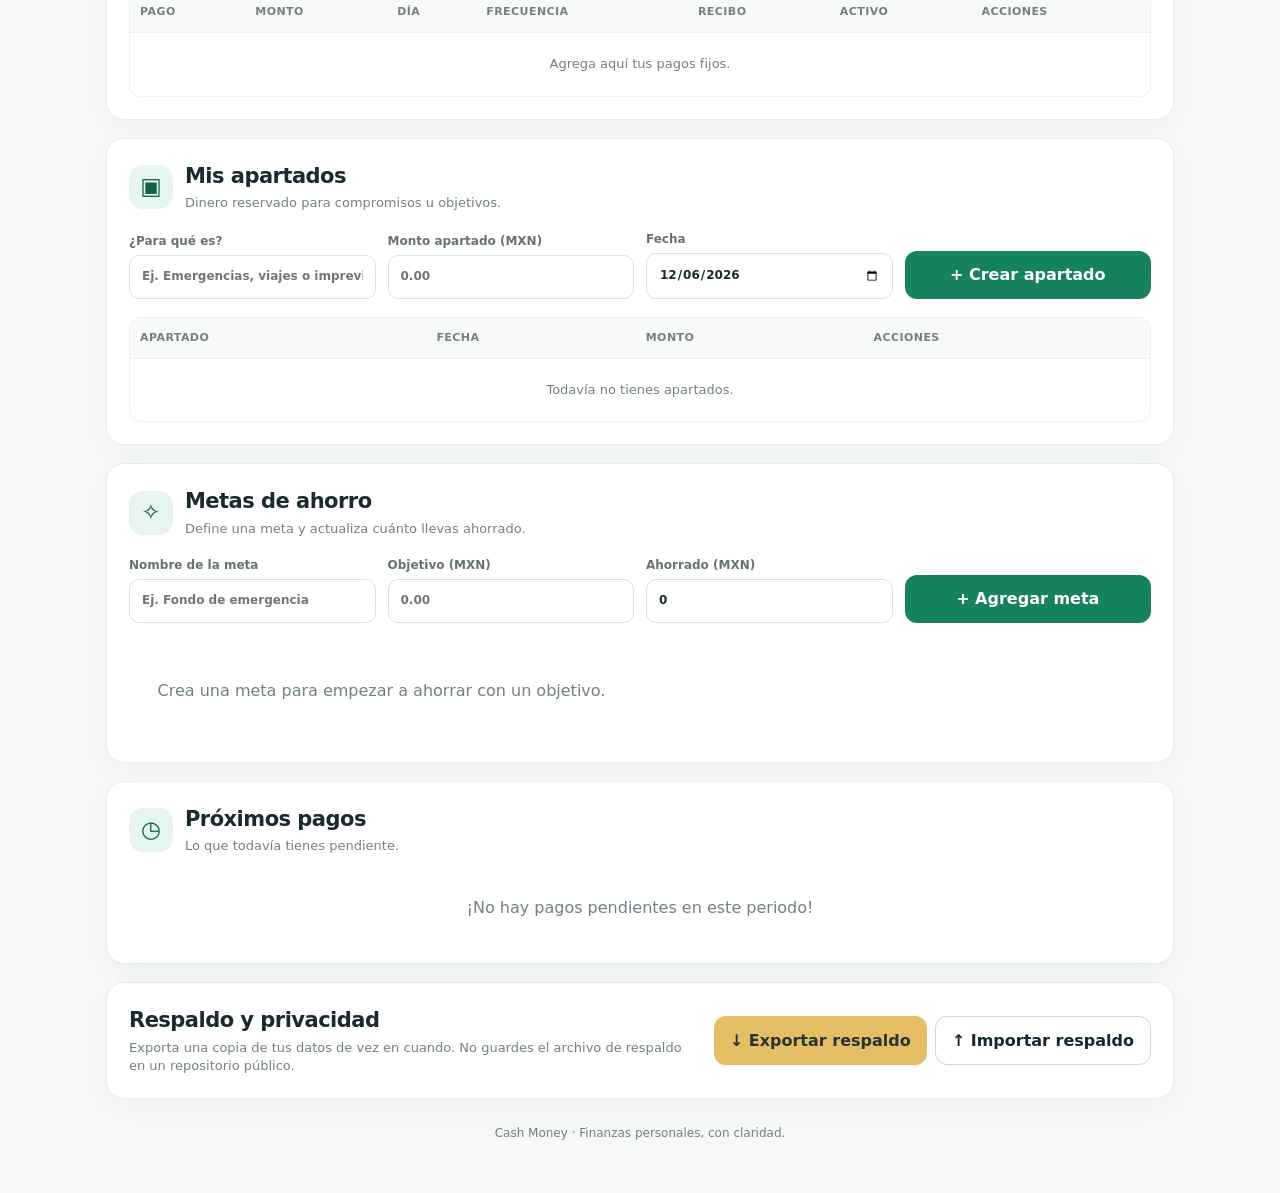
==== commit a7ec3695: "Remove external banking app shortcuts" ====
--- a/index.html
+++ b/index.html
@@ -49,16 +49,6 @@
   </section>
   <section class="panel upcoming-panel"><div class="section-heading"><span class="section-icon">◷</span><div><h2>Próximos pagos</h2><p>Lo que todavía tienes pendiente.</p></div></div><div id="upcoming"></div></section>
   <section class="panel backup-panel"><div><h2>Respaldo y privacidad</h2><p>Exporta una copia de tus datos de vez en cuando. No guardes el archivo de respaldo en un repositorio público.</p></div><div class="backup-actions"><button id="exportBtnBottom" class="btn gold">↓ Exportar respaldo</button><label class="btn outline import-label">↑ Importar respaldo<input id="importFile" type="file" accept=".json,application/json" hidden></label></div></section>
-  <section class="panel" id="apps-financieras">
-    <div class="section-heading"><span class="section-icon">↗</span><div><h2>Mis aplicaciones financieras</h2><p>Accesos rápidos a tus aplicaciones bancarias.</p></div></div>
-    <div class="form-grid">
-      <a class="btn primary" href="intent://launch/#Intent;package=com.bbva.mx;action=android.intent.action.MAIN;category=android.intent.category.LAUNCHER;end">🏦 Abrir BBVA</a>
-      <a class="btn primary" href="intent://launch/#Intent;package=com.mercadopago.wallet;action=android.intent.action.MAIN;category=android.intent.category.LAUNCHER;end">💳 Abrir Mercado Pago</a>
-      <a class="btn primary" href="intent://launch/#Intent;package=com.nu.production;action=android.intent.action.MAIN;category=android.intent.category.LAUNCHER;end">💜 Abrir Nu</a>
-    </div>
-    <p class="privacy-note">Si un acceso no abre la app, usa los enlaces oficiales de Google Play:</p>
-    <p><a href="https://play.google.com/store/apps/details?id=com.bbva.mx" target="_blank" rel="noopener">BBVA</a> · <a href="https://play.google.com/store/apps/details?id=com.mercadopago.wallet" target="_blank" rel="noopener">Mercado Pago</a> · <a href="https://play.google.com/store/apps/details?id=com.nu.production" target="_blank" rel="noopener">Nu</a></p>
-  </section>
   <footer>Cash Money · Finanzas personales, con claridad.</footer>
 </main>
 <script src="app.js"></script>
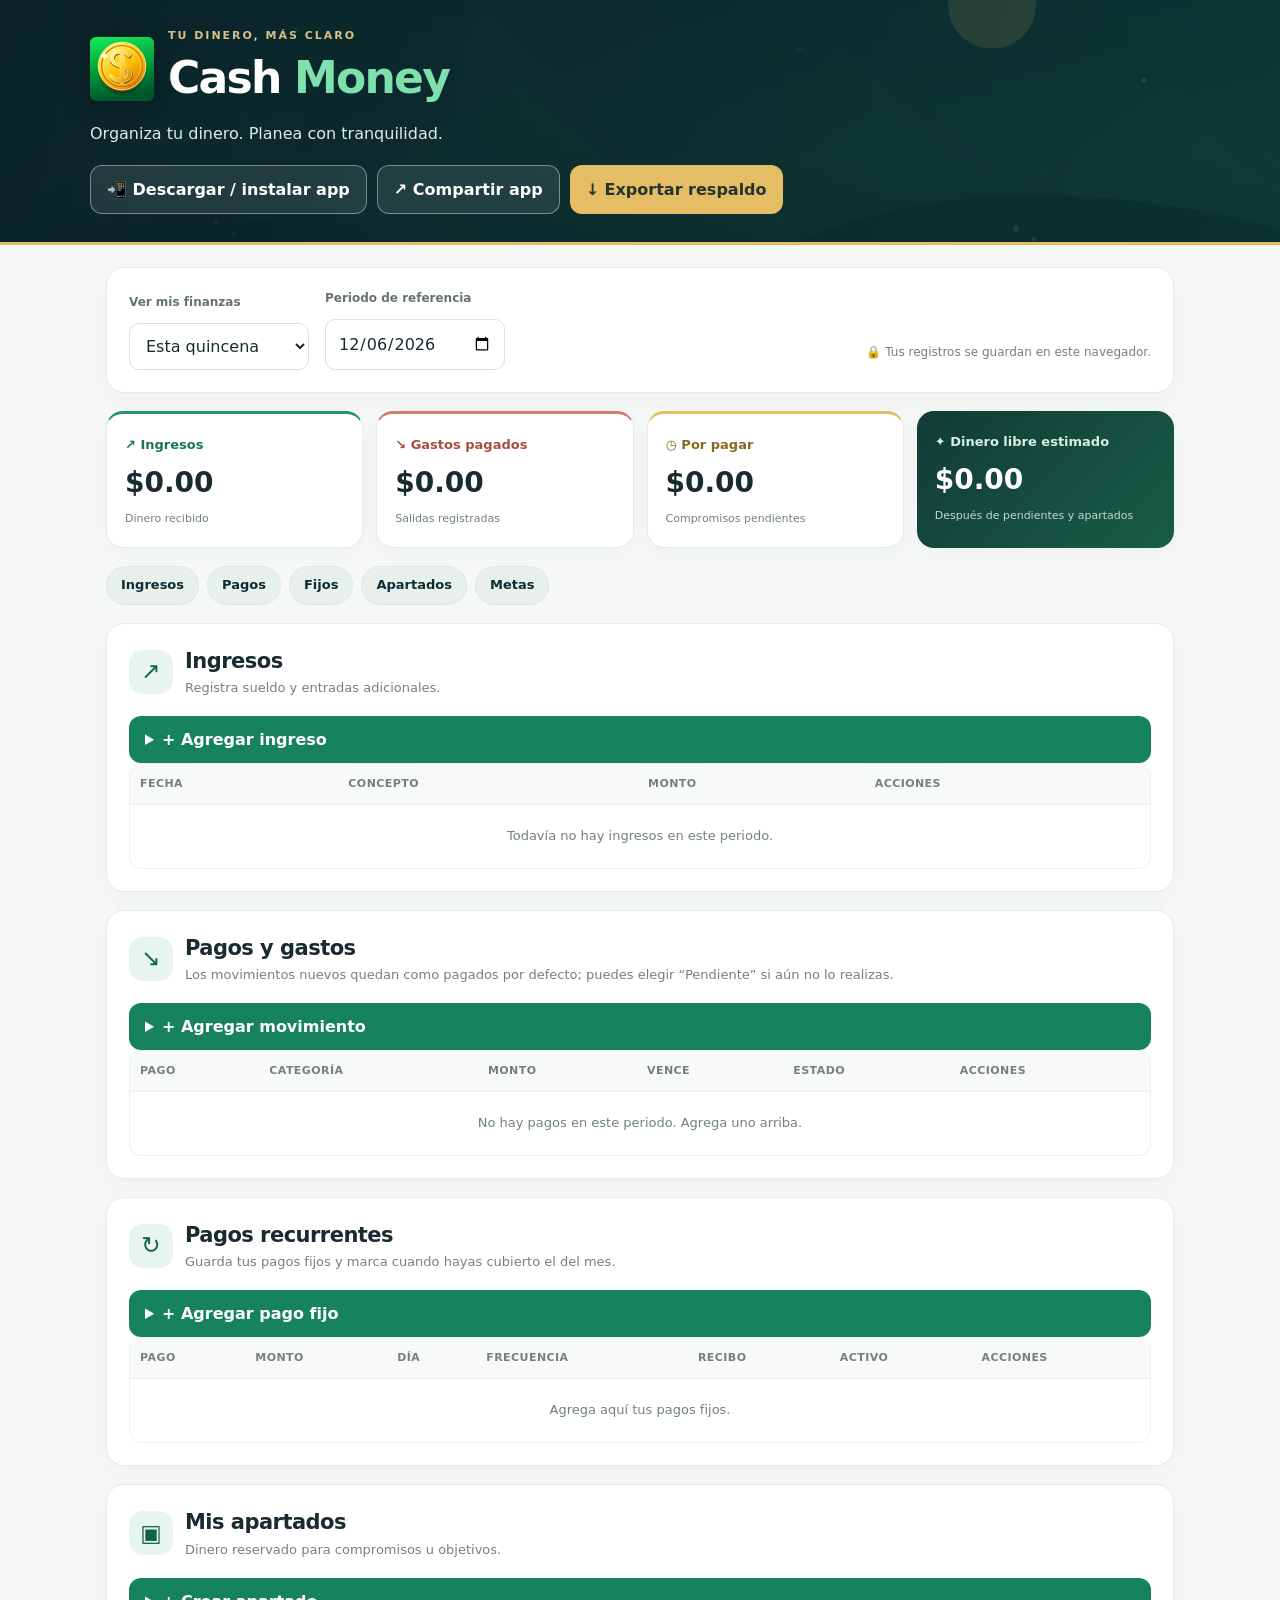
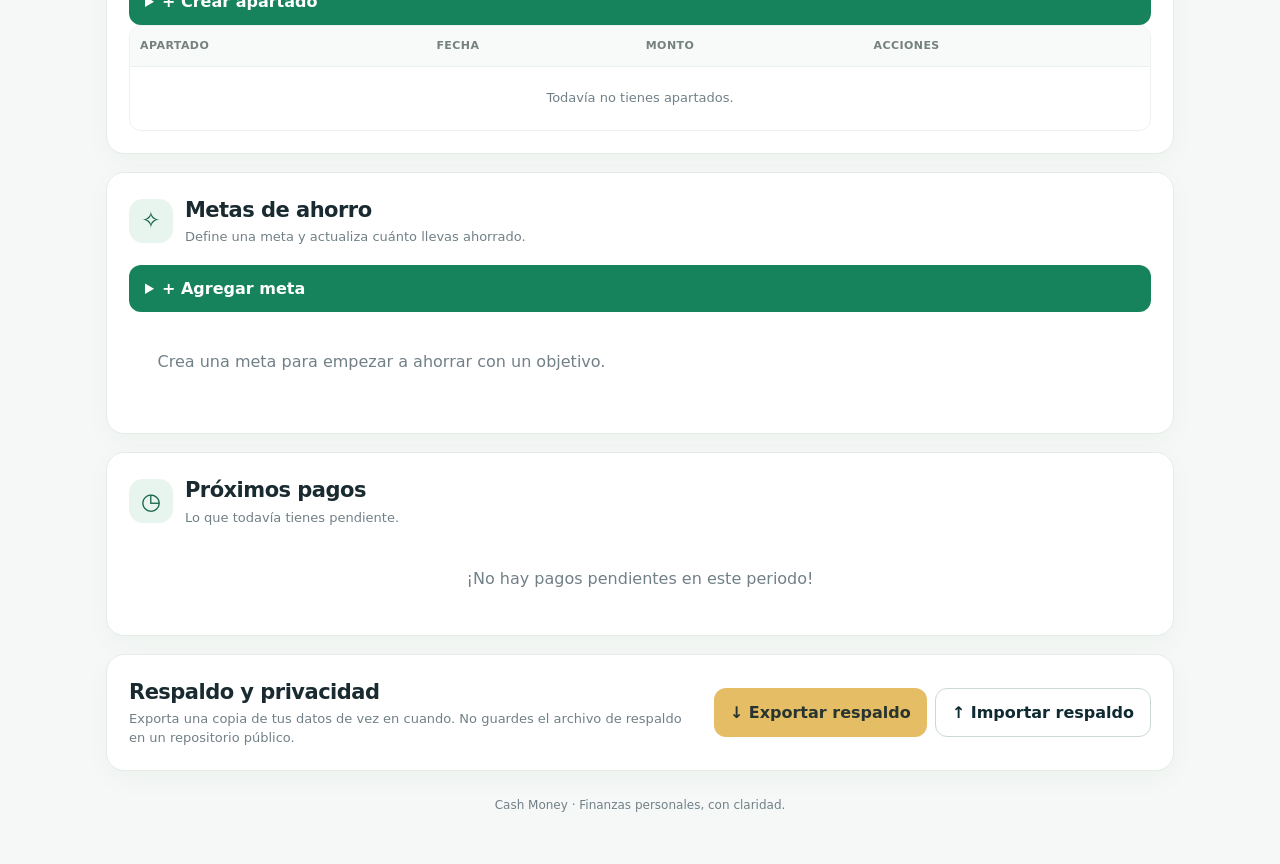
==== commit 7a77925a: "Make finance entry forms collapsible and clarify payment fields" ====
--- a/index.html
+++ b/index.html
@@ -28,23 +28,23 @@
   </section>
   <nav class="quick-nav" aria-label="Secciones"><a href="#ingresos">Ingresos</a><a href="#gastos">Pagos</a><a href="#recurrentes">Fijos</a><a href="#apartados">Apartados</a><a href="#metas">Metas</a></nav>
   <section class="panel" id="ingresos"><div class="section-heading"><span class="section-icon">↗</span><div><h2>Ingresos</h2><p>Registra sueldo y entradas adicionales.</p></div></div>
-    <form id="incomeForm" class="form-grid"><label>Fecha<input id="incomeDate" type="date" required></label><label>Concepto<input id="incomeConcept" placeholder="Ej. Sueldo quincenal" required></label><label>Monto (MXN)<input id="incomeAmount" type="number" min="0.01" step=".01" placeholder="0.00" required></label><button class="btn primary">+ Agregar ingreso</button></form>
+    <details class="form-disclosure"><summary class="btn primary">+ Agregar ingreso</summary><form id="incomeForm" class="form-grid"><label>Fecha<input id="incomeDate" type="date" required></label><label>Concepto<input id="incomeConcept" placeholder="Ej. Sueldo quincenal" required></label><label>Monto (MXN)<input id="incomeAmount" type="number" min="0.01" step=".01" placeholder="0.00" required></label><button class="btn primary">+ Agregar ingreso</button></form></details>
     <div class="table-wrap"><table><thead><tr><th>Fecha</th><th>Concepto</th><th>Monto</th><th>Acciones</th></tr></thead><tbody id="incomeTable"></tbody></table></div>
   </section>
-  <section class="panel" id="gastos"><div class="section-heading"><span class="section-icon">↘</span><div><h2>Pagos y gastos</h2><p>Marca cada pago cuando lo hayas realizado.</p></div></div>
-    <form id="expenseForm" class="form-grid"><label>Nombre del pago<input id="expenseConcept" placeholder="Ej. Gasolina" required></label><label>Monto (MXN)<input id="expenseAmount" type="number" min="0.01" step=".01" placeholder="0.00" required></label><label>Fecha límite<input id="expenseDue" type="date" required></label><label>Categoría<select id="expenseCategory"><option>Abonos</option><option>Despensa</option><option>Gastos</option><option>Supermercado</option><option>Tianguis</option><option>Tienda</option><option>Otro</option></select></label><button class="btn primary">+ Agregar pago</button></form>
+  <section class="panel" id="gastos"><div class="section-heading"><span class="section-icon">↘</span><div><h2>Pagos y gastos</h2><p>Los movimientos nuevos quedan como pagados por defecto; puedes elegir “Pendiente” si aún no lo realizas.</p></div></div>
+    <details class="form-disclosure"><summary class="btn primary">+ Agregar movimiento</summary><form id="expenseForm" class="form-grid"><label>Nombre del movimiento<input id="expenseConcept" placeholder="Ej. Gasolina o recibo de luz" required></label><label>Tipo<select id="expenseCategory"><option>Pago</option><option>Abono</option><option>Transferencia</option><option>Compra / gasto</option><option>Pago fijo</option><option>Otro</option></select></label><label>Monto (MXN)<input id="expenseAmount" type="number" min="0.01" step=".01" placeholder="0.00" required></label><label>Fecha del movimiento<input id="expenseDate" type="date" required></label><label>Estado<select id="expenseStatus"><option value="pagado">Pagado</option><option value="pendiente">Pendiente</option></select></label><label>Fecha límite (si queda pendiente)<input id="expenseDue" type="date"></label><button class="btn primary">+ Agregar movimiento</button></form></details>
     <div class="table-wrap"><table><thead><tr><th>Pago</th><th>Categoría</th><th>Monto</th><th>Vence</th><th>Estado</th><th>Acciones</th></tr></thead><tbody id="expenseTable"></tbody></table></div>
   </section>
-  <section class="panel" id="recurrentes"><div class="section-heading"><span class="section-icon">↻</span><div><h2>Pagos recurrentes</h2><p>Guarda los pagos que se repiten.</p></div></div>
-    <form id="recurringForm" class="form-grid"><label>Concepto<input id="recurringConcept" placeholder="Ej. Cable o luz" required></label><label>Monto (MXN)<input id="recurringAmount" type="number" min="0.01" step=".01" placeholder="0.00" required></label><label>Día de pago<input id="recurringDay" type="number" min="1" max="31" placeholder="Día 1–31" required></label><label>Frecuencia<select id="recurringFrequency"><option>Mensual</option><option>Quincenal</option><option>Semanal</option></select></label><label>Foto del recibo (opcional)<input id="recurringReceipt" type="file" accept="image/*" capture="environment"></label><button class="btn primary">+ Agregar pago fijo</button></form>
+  <section class="panel" id="recurrentes"><div class="section-heading"><span class="section-icon">↻</span><div><h2>Pagos recurrentes</h2><p>Guarda tus pagos fijos y marca cuando hayas cubierto el del mes.</p></div></div>
+    <details class="form-disclosure"><summary class="btn primary">+ Agregar pago fijo</summary><form id="recurringForm" class="form-grid"><label>Concepto<input id="recurringConcept" placeholder="Ej. Cable o luz" required></label><label>Monto (MXN)<input id="recurringAmount" type="number" min="0.01" step=".01" placeholder="0.00" required></label><label>Día de pago<input id="recurringDay" type="number" min="1" max="31" placeholder="Día 1–31" required></label><label>Frecuencia<select id="recurringFrequency"><option>Mensual</option><option>Quincenal</option><option>Semanal</option></select></label><label>Foto del recibo (opcional)<input id="recurringReceipt" type="file" accept="image/*" capture="environment"></label><button class="btn primary">+ Agregar pago fijo</button></form></details>
     <div class="table-wrap"><table><thead><tr><th>Pago</th><th>Monto</th><th>Día</th><th>Frecuencia</th><th>Recibo</th><th>Activo</th><th>Acciones</th></tr></thead><tbody id="recurringTable"></tbody></table></div>
   </section>
   <section class="panel" id="apartados"><div class="section-heading"><span class="section-icon">▣</span><div><h2>Mis apartados</h2><p>Dinero reservado para compromisos u objetivos.</p></div></div>
-    <form id="allocationForm" class="form-grid"><label>¿Para qué es?<input id="allocationConcept" placeholder="Ej. Emergencias, viajes o imprevistos" required></label><label>Monto apartado (MXN)<input id="allocationAmount" type="number" min="0.01" step=".01" placeholder="0.00" required></label><label>Fecha<input id="allocationDate" type="date" required></label><button class="btn primary">+ Crear apartado</button></form>
+    <details class="form-disclosure"><summary class="btn primary">+ Crear apartado</summary><form id="allocationForm" class="form-grid"><label>¿Para qué es?<input id="allocationConcept" placeholder="Ej. Emergencias, viajes o imprevistos" required></label><label>Monto apartado (MXN)<input id="allocationAmount" type="number" min="0.01" step=".01" placeholder="0.00" required></label><label>Fecha<input id="allocationDate" type="date" required></label><button class="btn primary">+ Crear apartado</button></form></details>
     <div class="table-wrap"><table><thead><tr><th>Apartado</th><th>Fecha</th><th>Monto</th><th>Acciones</th></tr></thead><tbody id="allocationTable"></tbody></table></div>
   </section>
   <section class="panel" id="metas"><div class="section-heading"><span class="section-icon">✧</span><div><h2>Metas de ahorro</h2><p>Define una meta y actualiza cuánto llevas ahorrado.</p></div></div>
-    <form id="goalForm" class="form-grid"><label>Nombre de la meta<input id="goalName" placeholder="Ej. Fondo de emergencia" required></label><label>Objetivo (MXN)<input id="goalTarget" type="number" min="0.01" step=".01" placeholder="0.00" required></label><label>Ahorrado (MXN)<input id="goalSaved" type="number" min="0" step=".01" value="0" required></label><button class="btn primary">+ Agregar meta</button></form>
+    <details class="form-disclosure"><summary class="btn primary">+ Agregar meta</summary><form id="goalForm" class="form-grid"><label>Nombre de la meta<input id="goalName" placeholder="Ej. Fondo de emergencia" required></label><label>Objetivo (MXN)<input id="goalTarget" type="number" min="0.01" step=".01" placeholder="0.00" required></label><label>Ahorrado (MXN)<input id="goalSaved" type="number" min="0" step=".01" value="0" required></label><button class="btn primary">+ Agregar meta</button></form></details>
     <div id="goalsList" class="goals-list"></div>
   </section>
   <section class="panel upcoming-panel"><div class="section-heading"><span class="section-icon">◷</span><div><h2>Próximos pagos</h2><p>Lo que todavía tienes pendiente.</p></div></div><div id="upcoming"></div></section>
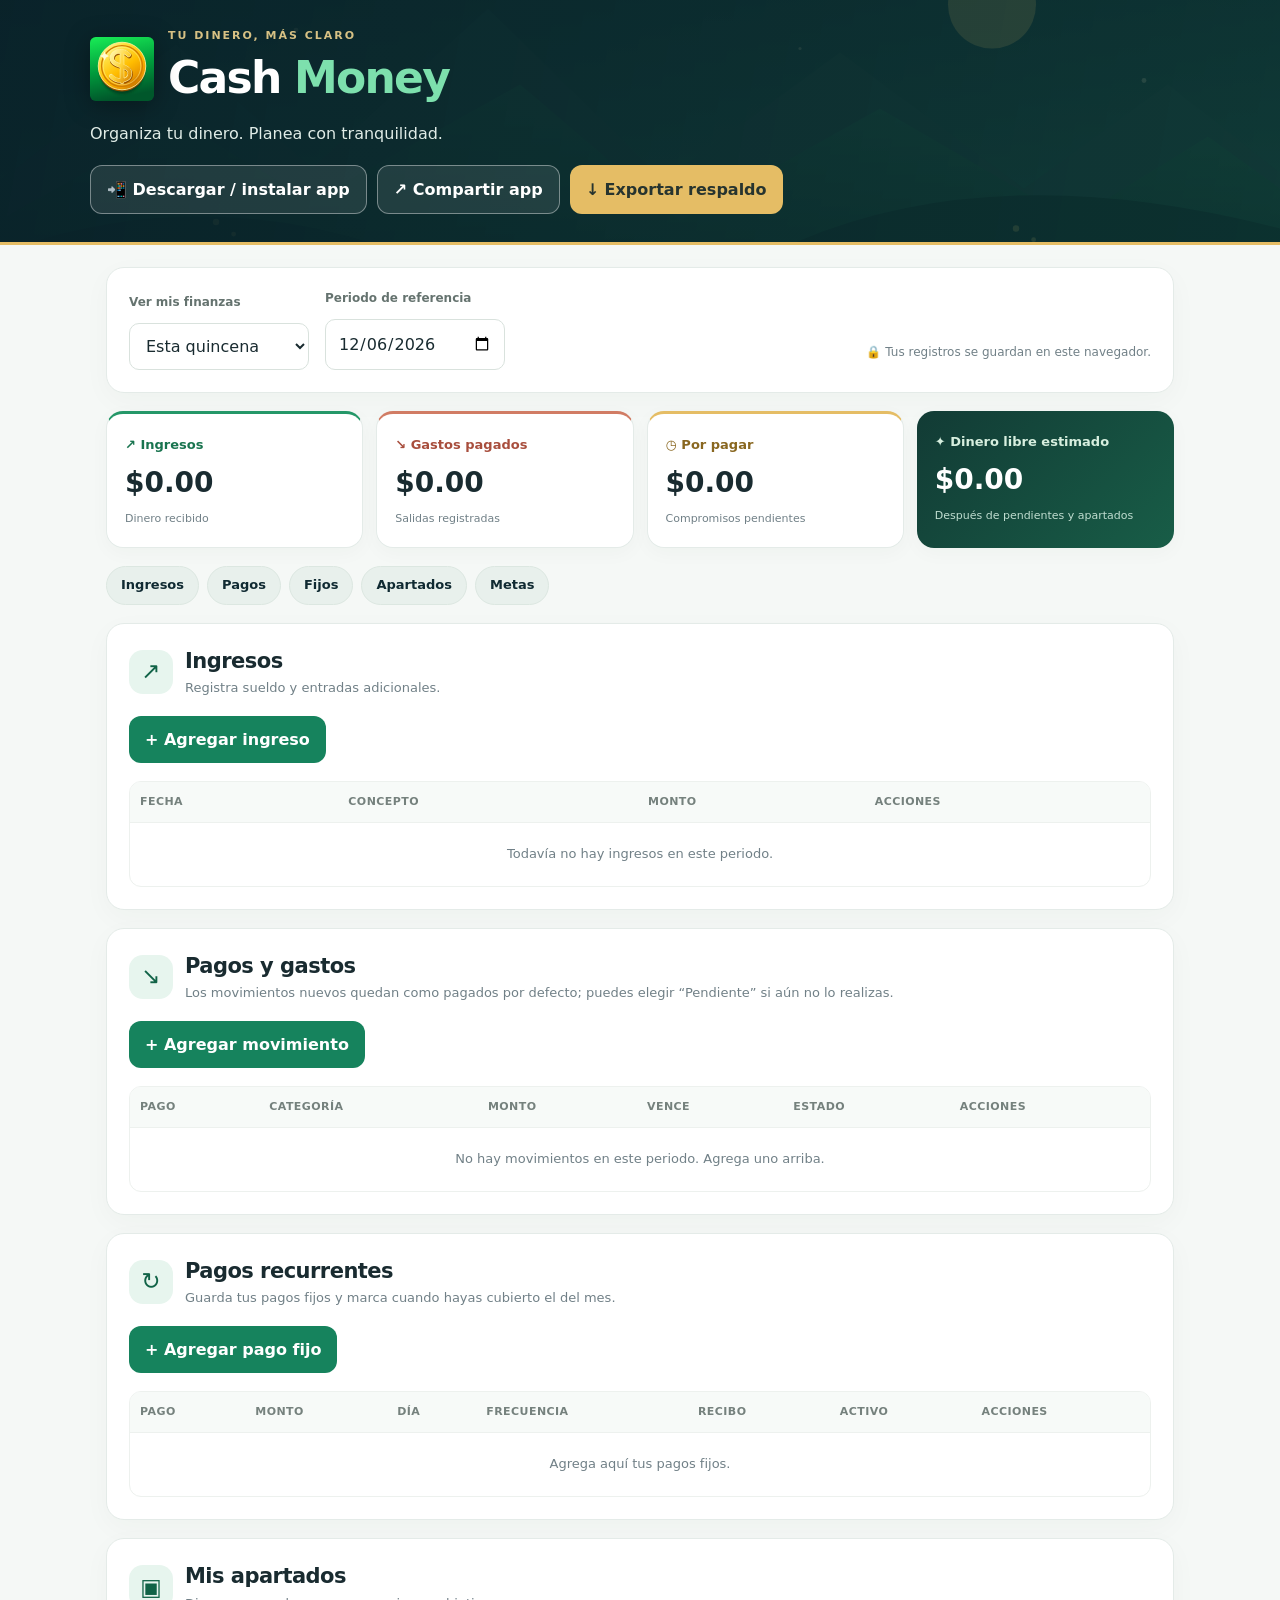
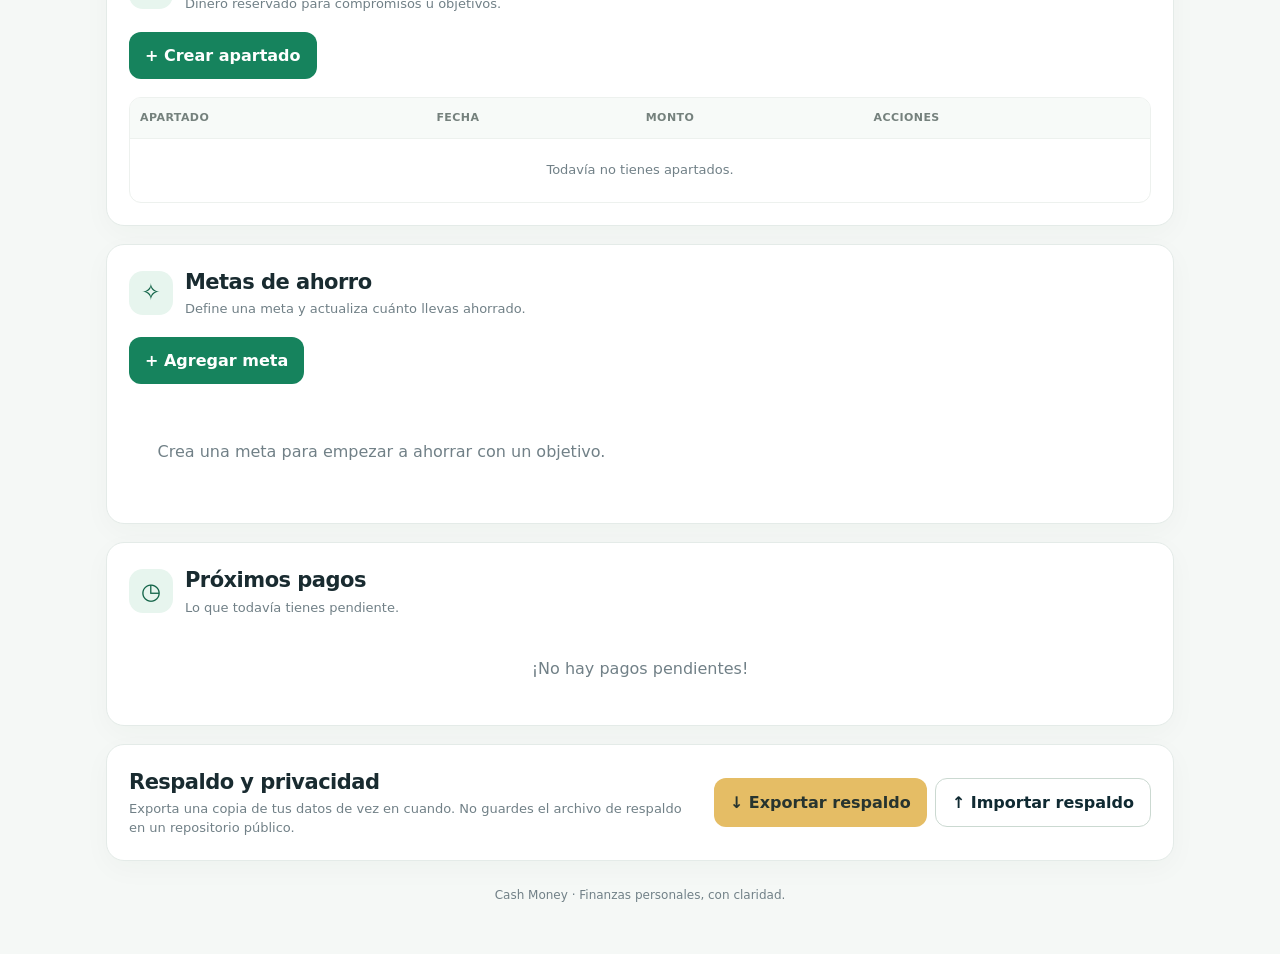
==== commit 69d183e6: "Move finance entry forms into popup dialogs" ====
--- a/index.html
+++ b/index.html
@@ -28,23 +28,23 @@
   </section>
   <nav class="quick-nav" aria-label="Secciones"><a href="#ingresos">Ingresos</a><a href="#gastos">Pagos</a><a href="#recurrentes">Fijos</a><a href="#apartados">Apartados</a><a href="#metas">Metas</a></nav>
   <section class="panel" id="ingresos"><div class="section-heading"><span class="section-icon">↗</span><div><h2>Ingresos</h2><p>Registra sueldo y entradas adicionales.</p></div></div>
-    <details class="form-disclosure"><summary class="btn primary">+ Agregar ingreso</summary><form id="incomeForm" class="form-grid"><label>Fecha<input id="incomeDate" type="date" required></label><label>Concepto<input id="incomeConcept" placeholder="Ej. Sueldo quincenal" required></label><label>Monto (MXN)<input id="incomeAmount" type="number" min="0.01" step=".01" placeholder="0.00" required></label><button class="btn primary">+ Agregar ingreso</button></form></details>
+    <details class="form-disclosure"><summary class="btn primary">+ Agregar ingreso</summary><button type="button" class="btn primary add-trigger" onclick="openEntryDialog('dialog-incomeForm')">+ Agregar ingreso</button><dialog class="entry-dialog" id="dialog-incomeForm"><div class="dialog-heading"><h3>Agregar ingreso</h3><button type="button" class="dialog-close" aria-label="Cerrar" onclick="closeEntryDialog('dialog-incomeForm')">×</button></div><form id="incomeForm" class="form-grid"><label>Fecha<input id="incomeDate" type="date" required></label><label>Concepto<input id="incomeConcept" placeholder="Ej. Sueldo quincenal" required></label><label>Comentario (opcional)<input id="incomeNote" placeholder="Detalle adicional"></label><label>Monto (MXN)<input id="incomeAmount" type="number" min="0.01" step=".01" placeholder="0.00" required></label><button class="btn primary">+ Agregar ingreso</button></form></dialog></details>
     <div class="table-wrap"><table><thead><tr><th>Fecha</th><th>Concepto</th><th>Monto</th><th>Acciones</th></tr></thead><tbody id="incomeTable"></tbody></table></div>
   </section>
   <section class="panel" id="gastos"><div class="section-heading"><span class="section-icon">↘</span><div><h2>Pagos y gastos</h2><p>Los movimientos nuevos quedan como pagados por defecto; puedes elegir “Pendiente” si aún no lo realizas.</p></div></div>
-    <details class="form-disclosure"><summary class="btn primary">+ Agregar movimiento</summary><form id="expenseForm" class="form-grid"><label>Nombre del movimiento<input id="expenseConcept" placeholder="Ej. Gasolina o recibo de luz" required></label><label>Tipo<select id="expenseCategory"><option>Pago</option><option>Abono</option><option>Transferencia</option><option>Compra / gasto</option><option>Pago fijo</option><option>Otro</option></select></label><label>Monto (MXN)<input id="expenseAmount" type="number" min="0.01" step=".01" placeholder="0.00" required></label><label>Fecha del movimiento<input id="expenseDate" type="date" required></label><label>Estado<select id="expenseStatus"><option value="pagado">Pagado</option><option value="pendiente">Pendiente</option></select></label><label>Fecha límite (si queda pendiente)<input id="expenseDue" type="date"></label><button class="btn primary">+ Agregar movimiento</button></form></details>
+    <details class="form-disclosure"><summary class="btn primary">+ Agregar movimiento</summary><button type="button" class="btn primary add-trigger" onclick="openEntryDialog('dialog-expenseForm')">+ Agregar movimiento</button><dialog class="entry-dialog" id="dialog-expenseForm"><div class="dialog-heading"><h3>Agregar pago o movimiento</h3><button type="button" class="dialog-close" aria-label="Cerrar" onclick="closeEntryDialog('dialog-expenseForm')">×</button></div><form id="expenseForm" class="form-grid"><label>Nombre del movimiento<input id="expenseConcept" placeholder="Ej. Gasolina o recibo de luz" required></label><label>Tipo<select id="expenseCategory"><option>Pago</option><option>Abono</option><option>Transferencia</option><option>Compra / gasto</option><option>Pago fijo</option><option>Otro</option></select></label><label>Monto (MXN)<input id="expenseAmount" type="number" min="0.01" step=".01" placeholder="0.00" required></label><label>Fecha del movimiento<input id="expenseDate" type="date" required></label><label>Estado<select id="expenseStatus"><option value="pagado">Pagado</option><option value="pendiente">Pendiente</option></select></label><label>Fecha límite (si queda pendiente)<input id="expenseDue" type="date"></label><button class="btn primary">+ Agregar movimiento</button></form></dialog></details>
     <div class="table-wrap"><table><thead><tr><th>Pago</th><th>Categoría</th><th>Monto</th><th>Vence</th><th>Estado</th><th>Acciones</th></tr></thead><tbody id="expenseTable"></tbody></table></div>
   </section>
   <section class="panel" id="recurrentes"><div class="section-heading"><span class="section-icon">↻</span><div><h2>Pagos recurrentes</h2><p>Guarda tus pagos fijos y marca cuando hayas cubierto el del mes.</p></div></div>
-    <details class="form-disclosure"><summary class="btn primary">+ Agregar pago fijo</summary><form id="recurringForm" class="form-grid"><label>Concepto<input id="recurringConcept" placeholder="Ej. Cable o luz" required></label><label>Monto (MXN)<input id="recurringAmount" type="number" min="0.01" step=".01" placeholder="0.00" required></label><label>Día de pago<input id="recurringDay" type="number" min="1" max="31" placeholder="Día 1–31" required></label><label>Frecuencia<select id="recurringFrequency"><option>Mensual</option><option>Quincenal</option><option>Semanal</option></select></label><label>Foto del recibo (opcional)<input id="recurringReceipt" type="file" accept="image/*" capture="environment"></label><button class="btn primary">+ Agregar pago fijo</button></form></details>
+    <details class="form-disclosure"><summary class="btn primary">+ Agregar pago fijo</summary><button type="button" class="btn primary add-trigger" onclick="openEntryDialog('dialog-recurringForm')">+ Agregar pago fijo</button><dialog class="entry-dialog" id="dialog-recurringForm"><div class="dialog-heading"><h3>Agregar pago fijo</h3><button type="button" class="dialog-close" aria-label="Cerrar" onclick="closeEntryDialog('dialog-recurringForm')">×</button></div><form id="recurringForm" class="form-grid"><label>Concepto<input id="recurringConcept" placeholder="Ej. Cable o luz" required></label><label>Comentario (opcional)<input id="recurringNote" placeholder="Detalle adicional"></label><label>Monto (MXN)<input id="recurringAmount" type="number" min="0.01" step=".01" placeholder="0.00" required></label><label>Día de pago<input id="recurringDay" type="number" min="1" max="31" placeholder="Día 1–31" required></label><label>Frecuencia<select id="recurringFrequency"><option>Mensual</option><option>Quincenal</option><option>Semanal</option></select></label><label>Foto del recibo (opcional)<input id="recurringReceipt" type="file" accept="image/*" capture="environment"></label><button class="btn primary">+ Agregar pago fijo</button></form></dialog></details>
     <div class="table-wrap"><table><thead><tr><th>Pago</th><th>Monto</th><th>Día</th><th>Frecuencia</th><th>Recibo</th><th>Activo</th><th>Acciones</th></tr></thead><tbody id="recurringTable"></tbody></table></div>
   </section>
   <section class="panel" id="apartados"><div class="section-heading"><span class="section-icon">▣</span><div><h2>Mis apartados</h2><p>Dinero reservado para compromisos u objetivos.</p></div></div>
-    <details class="form-disclosure"><summary class="btn primary">+ Crear apartado</summary><form id="allocationForm" class="form-grid"><label>¿Para qué es?<input id="allocationConcept" placeholder="Ej. Emergencias, viajes o imprevistos" required></label><label>Monto apartado (MXN)<input id="allocationAmount" type="number" min="0.01" step=".01" placeholder="0.00" required></label><label>Fecha<input id="allocationDate" type="date" required></label><button class="btn primary">+ Crear apartado</button></form></details>
+    <details class="form-disclosure"><summary class="btn primary">+ Crear apartado</summary><button type="button" class="btn primary add-trigger" onclick="openEntryDialog('dialog-allocationForm')">+ Crear apartado</button><dialog class="entry-dialog" id="dialog-allocationForm"><div class="dialog-heading"><h3>Crear apartado</h3><button type="button" class="dialog-close" aria-label="Cerrar" onclick="closeEntryDialog('dialog-allocationForm')">×</button></div><form id="allocationForm" class="form-grid"><label>¿Para qué es?<input id="allocationConcept" placeholder="Ej. Emergencias, viajes o imprevistos" required></label><label>Comentario (opcional)<input id="allocationNote" placeholder="Detalle adicional"></label><label>Monto apartado (MXN)<input id="allocationAmount" type="number" min="0.01" step=".01" placeholder="0.00" required></label><label>Fecha<input id="allocationDate" type="date" required></label><button class="btn primary">+ Crear apartado</button></form></dialog></details>
     <div class="table-wrap"><table><thead><tr><th>Apartado</th><th>Fecha</th><th>Monto</th><th>Acciones</th></tr></thead><tbody id="allocationTable"></tbody></table></div>
   </section>
   <section class="panel" id="metas"><div class="section-heading"><span class="section-icon">✧</span><div><h2>Metas de ahorro</h2><p>Define una meta y actualiza cuánto llevas ahorrado.</p></div></div>
-    <details class="form-disclosure"><summary class="btn primary">+ Agregar meta</summary><form id="goalForm" class="form-grid"><label>Nombre de la meta<input id="goalName" placeholder="Ej. Fondo de emergencia" required></label><label>Objetivo (MXN)<input id="goalTarget" type="number" min="0.01" step=".01" placeholder="0.00" required></label><label>Ahorrado (MXN)<input id="goalSaved" type="number" min="0" step=".01" value="0" required></label><button class="btn primary">+ Agregar meta</button></form></details>
+    <details class="form-disclosure"><summary class="btn primary">+ Agregar meta</summary><button type="button" class="btn primary add-trigger" onclick="openEntryDialog('dialog-goalForm')">+ Agregar meta</button><dialog class="entry-dialog" id="dialog-goalForm"><div class="dialog-heading"><h3>Agregar meta de ahorro</h3><button type="button" class="dialog-close" aria-label="Cerrar" onclick="closeEntryDialog('dialog-goalForm')">×</button></div><form id="goalForm" class="form-grid"><label>Nombre de la meta<input id="goalName" placeholder="Ej. Fondo de emergencia" required></label><label>Comentario (opcional)<input id="goalNote" placeholder="Detalle adicional"></label><label>Objetivo (MXN)<input id="goalTarget" type="number" min="0.01" step=".01" placeholder="0.00" required></label><label>Ahorrado (MXN)<input id="goalSaved" type="number" min="0" step=".01" value="0" required></label><button class="btn primary">+ Agregar meta</button></form></dialog></details>
     <div id="goalsList" class="goals-list"></div>
   </section>
   <section class="panel upcoming-panel"><div class="section-heading"><span class="section-icon">◷</span><div><h2>Próximos pagos</h2><p>Lo que todavía tienes pendiente.</p></div></div><div id="upcoming"></div></section>
--- a/style.css
+++ b/style.css
@@ -1 +1,3 @@
-:root{--navy:#102a32;--navy2:#173c42;--green:#16835d;--green-dark:#116347;--mint:#e7f5ee;--gold:#e5bd65;--gold-dark:#8b6723;--ink:#192b30;--muted:#718087;--line:#e4ebe8;--paper:#f5f8f6;--white:#fff;--red:#a8433c}*{box-sizing:border-box}html{scroll-behavior:smooth;scroll-padding-top:16px}body{margin:0;font-family:Inter,ui-sans-serif,system-ui,-apple-system,BlinkMacSystemFont,"Segoe UI",sans-serif;background:var(--paper);color:var(--ink);line-height:1.45}.hero{color:#fff;background:linear-gradient(100deg,rgba(9,34,41,.96),rgba(12,51,48,.79)),url("header-landscape.svg") center 48%/cover no-repeat;min-height:245px;padding:28px max(20px,calc((100% - 1100px)/2));border-bottom:3px solid var(--gold)}.hero-content{max-width:1100px;margin:auto}.brand{display:flex;align-items:center;gap:14px}.brand-icon{width:64px;height:64px;filter:drop-shadow(0 4px 12px #0005)}.eyebrow{margin:0 0 2px;font-size:11px;letter-spacing:.18em;color:#d7c184;font-weight:800}.brand h1{margin:0;font-size:clamp(30px,5vw,44px);letter-spacing:-.04em}.brand h1 span{color:#7de0ad}.tagline{margin:12px 0 20px;color:#e0ece7}.header-actions{display:flex;gap:10px;flex-wrap:wrap}.header-actions .btn{min-height:44px}.btn{border:0;border-radius:12px;padding:12px 16px;font:inherit;font-weight:750;cursor:pointer;transition:transform .15s,filter .15s}.btn:active{transform:scale(.98)}.primary{background:var(--green);color:#fff}.primary:hover{background:var(--green-dark)}.gold{background:var(--gold);color:#27342f}.ghost{background:#ffffff18;border:1px solid #ffffff66;color:white}.outline{background:#fff;border:1px solid #cbd9d1;color:var(--navy)}main{max-width:1100px;margin:22px auto;padding:0 16px}.panel{background:#fff;border:1px solid var(--line);border-radius:18px;padding:22px;margin-bottom:18px;box-shadow:0 8px 28px #153a2b08}.toolbar{display:flex;align-items:end;gap:16px;flex-wrap:wrap}.toolbar>div{display:grid;gap:6px;min-width:180px}.toolbar label,.form-grid label{font-size:12px;font-weight:750;color:#65736f}.toolbar select,.toolbar input,.form-grid input,.form-grid select{width:100%;min-width:0;margin-top:5px;padding:12px;border:1px solid #d9e2dd;background:#fff;border-radius:10px;color:var(--ink);font:inherit}.privacy-note{font-size:12px;color:var(--muted);margin:0 0 8px auto}.summary-grid{display:grid;grid-template-columns:repeat(4,minmax(0,1fr));gap:13px;margin:18px 0}.summary-card{border-radius:17px;padding:18px;background:#fff;border:1px solid var(--line);box-shadow:0 5px 20px #153a2b08}.summary-card span{font-size:13px;font-weight:750}.summary-card strong{display:block;font-size:clamp(20px,2.8vw,28px);margin:8px 0 2px;overflow-wrap:anywhere}.summary-card small{font-size:11px;color:var(--muted)}.income-card{border-top:3px solid #249768}.income-card span{color:#19744f}.expense-card{border-top:3px solid #d17c64}.expense-card span{color:#a84e3d}.pending-card{border-top:3px solid var(--gold)}.pending-card span{color:#896720}.balance-card{background:linear-gradient(135deg,#123b35,#185d47);color:#fff;border:0}.balance-card span{color:#d7efdf}.balance-card small{color:#c0ddd0}.quick-nav{display:flex;gap:8px;overflow-x:auto;padding:0 0 14px;margin-bottom:4px}.quick-nav a{white-space:nowrap;text-decoration:none;color:var(--navy);background:#e8f0ec;border:1px solid #dce7e1;border-radius:999px;padding:9px 14px;font-size:13px;font-weight:750}.section-heading{display:flex;gap:12px;align-items:center;margin-bottom:18px}.section-icon{display:grid;place-items:center;width:44px;height:44px;border-radius:14px;background:var(--mint);color:var(--green-dark);font-size:23px}.section-heading h2,.backup-panel h2{margin:0;font-size:21px;letter-spacing:-.025em}.section-heading p,.backup-panel p{margin:3px 0 0;color:var(--muted);font-size:13px}.form-grid{display:grid;grid-template-columns:repeat(4,minmax(0,1fr));gap:12px;align-items:end;margin-bottom:18px}.form-grid .btn{min-height:45px}.table-wrap{overflow-x:auto;border:1px solid #edf1ee;border-radius:12px}table{width:100%;border-collapse:collapse;min-width:590px}th,td{padding:12px 10px;text-align:left;border-bottom:1px solid #edf1ee;font-size:13px;white-space:nowrap}th{background:#f7faf8;color:#75817d;font-size:11px;text-transform:uppercase;letter-spacing:.04em}tbody tr:last-child td{border-bottom:0}.empty{text-align:center;color:var(--muted);padding:22px}.delete,.edit{padding:7px 9px;border:0;border-radius:8px;font-size:12px;font-weight:700;cursor:pointer}.delete{background:#fae9e6;color:#9b3c32}.edit{background:#e8f3ed;color:#146345;margin-right:5px}.toggle{accent-color:var(--green);width:17px;height:17px;vertical-align:middle}.status{font-size:11px;font-weight:750;border-radius:99px;padding:5px 8px}.status.paid{background:#e5f5eb;color:#167046}.status.pending{background:#fff2d7;color:#895e13}.goals-list{display:grid;grid-template-columns:repeat(2,minmax(0,1fr));gap:12px}.goal{border:1px solid var(--line);border-radius:14px;padding:15px}.goal-top{display:flex;justify-content:space-between;gap:10px;align-items:start}.goal h3{font-size:15px;margin:0 0 5px}.goal p{font-size:12px;color:var(--muted);margin:0}.progress{height:9px;background:#eaf0ec;border-radius:99px;overflow:hidden;margin:13px 0 8px}.progress span{display:block;height:100%;background:linear-gradient(90deg,#18875d,#83c66e);border-radius:99px}.goal-actions{display:flex;gap:7px;margin-top:10px}.goal-actions button{font-size:11px}.upcomingItem{display:flex;justify-content:space-between;gap:12px;align-items:center;padding:13px 0;border-bottom:1px solid var(--line)}.upcomingItem:last-child{border-bottom:0}.upcomingItem small{display:block;color:var(--muted);margin-top:3px}.upcomingItem strong{white-space:nowrap}.backup-panel{display:flex;justify-content:space-between;gap:18px;align-items:center}.backup-actions{display:flex;gap:8px;flex-wrap:wrap;flex-shrink:0}.import-label{display:inline-flex;align-items:center;cursor:pointer}footer{text-align:center;color:var(--muted);font-size:12px;padding:8px 0 28px}@media(max-width:800px){.summary-grid{grid-template-columns:repeat(2,minmax(0,1fr))}.form-grid{grid-template-columns:repeat(2,minmax(0,1fr))}.privacy-note{width:100%;margin:0}.hero{padding:25px 20px}.toolbar>div{flex:1;min-width:140px}}@media(max-width:520px){main{padding:0 11px;margin-top:14px}.panel{padding:16px;border-radius:15px}.summary-grid{gap:9px}.summary-card{padding:14px}.summary-card strong{font-size:20px}.form-grid{grid-template-columns:1fr}.form-grid .btn{width:100%}.brand-icon{width:54px;height:54px}.tagline{font-size:14px}.backup-panel{align-items:stretch;flex-direction:column}.backup-actions{display:grid;grid-template-columns:1fr 1fr}.backup-actions .btn{font-size:12px;padding:11px 8px}.goals-list{grid-template-columns:1fr}.toolbar{gap:10px}.toolbar>div{min-width:calc(50% - 6px)}}+:root{--navy:#102a32;--navy2:#173c42;--green:#16835d;--green-dark:#116347;--mint:#e7f5ee;--gold:#e5bd65;--gold-dark:#8b6723;--ink:#192b30;--muted:#718087;--line:#e4ebe8;--paper:#f5f8f6;--white:#fff;--red:#a8433c}*{box-sizing:border-box}html{scroll-behavior:smooth;scroll-padding-top:16px}body{margin:0;font-family:Inter,ui-sans-serif,system-ui,-apple-system,BlinkMacSystemFont,"Segoe UI",sans-serif;background:var(--paper);color:var(--ink);line-height:1.45}.hero{color:#fff;background:linear-gradient(100deg,rgba(9,34,41,.96),rgba(12,51,48,.79)),url("header-landscape.svg") center 48%/cover no-repeat;min-height:245px;padding:28px max(20px,calc((100% - 1100px)/2));border-bottom:3px solid var(--gold)}.hero-content{max-width:1100px;margin:auto}.brand{display:flex;align-items:center;gap:14px}.brand-icon{width:64px;height:64px;filter:drop-shadow(0 4px 12px #0005)}.eyebrow{margin:0 0 2px;font-size:11px;letter-spacing:.18em;color:#d7c184;font-weight:800}.brand h1{margin:0;font-size:clamp(30px,5vw,44px);letter-spacing:-.04em}.brand h1 span{color:#7de0ad}.tagline{margin:12px 0 20px;color:#e0ece7}.header-actions{display:flex;gap:10px;flex-wrap:wrap}.header-actions .btn{min-height:44px}.btn{border:0;border-radius:12px;padding:12px 16px;font:inherit;font-weight:750;cursor:pointer;transition:transform .15s,filter .15s}.btn:active{transform:scale(.98)}.primary{background:var(--green);color:#fff}.primary:hover{background:var(--green-dark)}.gold{background:var(--gold);color:#27342f}.ghost{background:#ffffff18;border:1px solid #ffffff66;color:white}.outline{background:#fff;border:1px solid #cbd9d1;color:var(--navy)}main{max-width:1100px;margin:22px auto;padding:0 16px}.panel{background:#fff;border:1px solid var(--line);border-radius:18px;padding:22px;margin-bottom:18px;box-shadow:0 8px 28px #153a2b08}.toolbar{display:flex;align-items:end;gap:16px;flex-wrap:wrap}.toolbar>div{display:grid;gap:6px;min-width:180px}.toolbar label,.form-grid label{font-size:12px;font-weight:750;color:#65736f}.toolbar select,.toolbar input,.form-grid input,.form-grid select{width:100%;min-width:0;margin-top:5px;padding:12px;border:1px solid #d9e2dd;background:#fff;border-radius:10px;color:var(--ink);font:inherit}.privacy-note{font-size:12px;color:var(--muted);margin:0 0 8px auto}.summary-grid{display:grid;grid-template-columns:repeat(4,minmax(0,1fr));gap:13px;margin:18px 0}.summary-card{border-radius:17px;padding:18px;background:#fff;border:1px solid var(--line);box-shadow:0 5px 20px #153a2b08}.summary-card span{font-size:13px;font-weight:750}.summary-card strong{display:block;font-size:clamp(20px,2.8vw,28px);margin:8px 0 2px;overflow-wrap:anywhere}.summary-card small{font-size:11px;color:var(--muted)}.income-card{border-top:3px solid #249768}.income-card span{color:#19744f}.expense-card{border-top:3px solid #d17c64}.expense-card span{color:#a84e3d}.pending-card{border-top:3px solid var(--gold)}.pending-card span{color:#896720}.balance-card{background:linear-gradient(135deg,#123b35,#185d47);color:#fff;border:0}.balance-card span{color:#d7efdf}.balance-card small{color:#c0ddd0}.quick-nav{display:flex;gap:8px;overflow-x:auto;padding:0 0 14px;margin-bottom:4px}.quick-nav a{white-space:nowrap;text-decoration:none;color:var(--navy);background:#e8f0ec;border:1px solid #dce7e1;border-radius:999px;padding:9px 14px;font-size:13px;font-weight:750}.section-heading{display:flex;gap:12px;align-items:center;margin-bottom:18px}.section-icon{display:grid;place-items:center;width:44px;height:44px;border-radius:14px;background:var(--mint);color:var(--green-dark);font-size:23px}.section-heading h2,.backup-panel h2{margin:0;font-size:21px;letter-spacing:-.025em}.section-heading p,.backup-panel p{margin:3px 0 0;color:var(--muted);font-size:13px}.form-grid{display:grid;grid-template-columns:repeat(4,minmax(0,1fr));gap:12px;align-items:end;margin-bottom:18px}.form-grid .btn{min-height:45px}.table-wrap{overflow-x:auto;border:1px solid #edf1ee;border-radius:12px}table{width:100%;border-collapse:collapse;min-width:590px}th,td{padding:12px 10px;text-align:left;border-bottom:1px solid #edf1ee;font-size:13px;white-space:nowrap}th{background:#f7faf8;color:#75817d;font-size:11px;text-transform:uppercase;letter-spacing:.04em}tbody tr:last-child td{border-bottom:0}.empty{text-align:center;color:var(--muted);padding:22px}.delete,.edit{padding:7px 9px;border:0;border-radius:8px;font-size:12px;font-weight:700;cursor:pointer}.delete{background:#fae9e6;color:#9b3c32}.edit{background:#e8f3ed;color:#146345;margin-right:5px}.toggle{accent-color:var(--green);width:17px;height:17px;vertical-align:middle}.status{font-size:11px;font-weight:750;border-radius:99px;padding:5px 8px}.status.paid{background:#e5f5eb;color:#167046}.status.pending{background:#fff2d7;color:#895e13}.goals-list{display:grid;grid-template-columns:repeat(2,minmax(0,1fr));gap:12px}.goal{border:1px solid var(--line);border-radius:14px;padding:15px}.goal-top{display:flex;justify-content:space-between;gap:10px;align-items:start}.goal h3{font-size:15px;margin:0 0 5px}.goal p{font-size:12px;color:var(--muted);margin:0}.progress{height:9px;background:#eaf0ec;border-radius:99px;overflow:hidden;margin:13px 0 8px}.progress span{display:block;height:100%;background:linear-gradient(90deg,#18875d,#83c66e);border-radius:99px}.goal-actions{display:flex;gap:7px;margin-top:10px}.goal-actions button{font-size:11px}.upcomingItem{display:flex;justify-content:space-between;gap:12px;align-items:center;padding:13px 0;border-bottom:1px solid var(--line)}.upcomingItem:last-child{border-bottom:0}.upcomingItem small{display:block;color:var(--muted);margin-top:3px}.upcomingItem strong{white-space:nowrap}.backup-panel{display:flex;justify-content:space-between;gap:18px;align-items:center}.backup-actions{display:flex;gap:8px;flex-wrap:wrap;flex-shrink:0}.import-label{display:inline-flex;align-items:center;cursor:pointer}footer{text-align:center;color:var(--muted);font-size:12px;padding:8px 0 28px}@media(max-width:800px){.summary-grid{grid-template-columns:repeat(2,minmax(0,1fr))}.form-grid{grid-template-columns:repeat(2,minmax(0,1fr))}.privacy-note{width:100%;margin:0}.hero{padding:25px 20px}.toolbar>div{flex:1;min-width:140px}}@media(max-width:520px){main{padding:0 11px;margin-top:14px}.panel{padding:16px;border-radius:15px}.summary-grid{gap:9px}.summary-card{padding:14px}.summary-card strong{font-size:20px}.form-grid{grid-template-columns:1fr}.form-grid .btn{width:100%}.brand-icon{width:54px;height:54px}.tagline{font-size:14px}.backup-panel{align-items:stretch;flex-direction:column}.backup-actions{display:grid;grid-template-columns:1fr 1fr}.backup-actions .btn{font-size:12px;padding:11px 8px}.goals-list{grid-template-columns:1fr}.toolbar{gap:10px}.toolbar>div{min-width:calc(50% - 6px)}}
+/* Formularios compactos: se despliegan al tocar el botón verde */
+.form-disclosure{margin-bottom:18px}.form-disclosure>summary{display:inline-flex;align-items:center;justify-content:center;list-style:none;min-height:44px;user-select:none}.form-disclosure>summary::-webkit-details-marker{display:none}.form-disclosure[open]>summary{margin-bottom:14px}.form-disclosure .form-grid{margin-bottom:0}.form-disclosure .form-grid .btn{min-height:45px}.form-disclosure summary:focus-visible{outline:3px solid #e5bd65;outline-offset:3px}
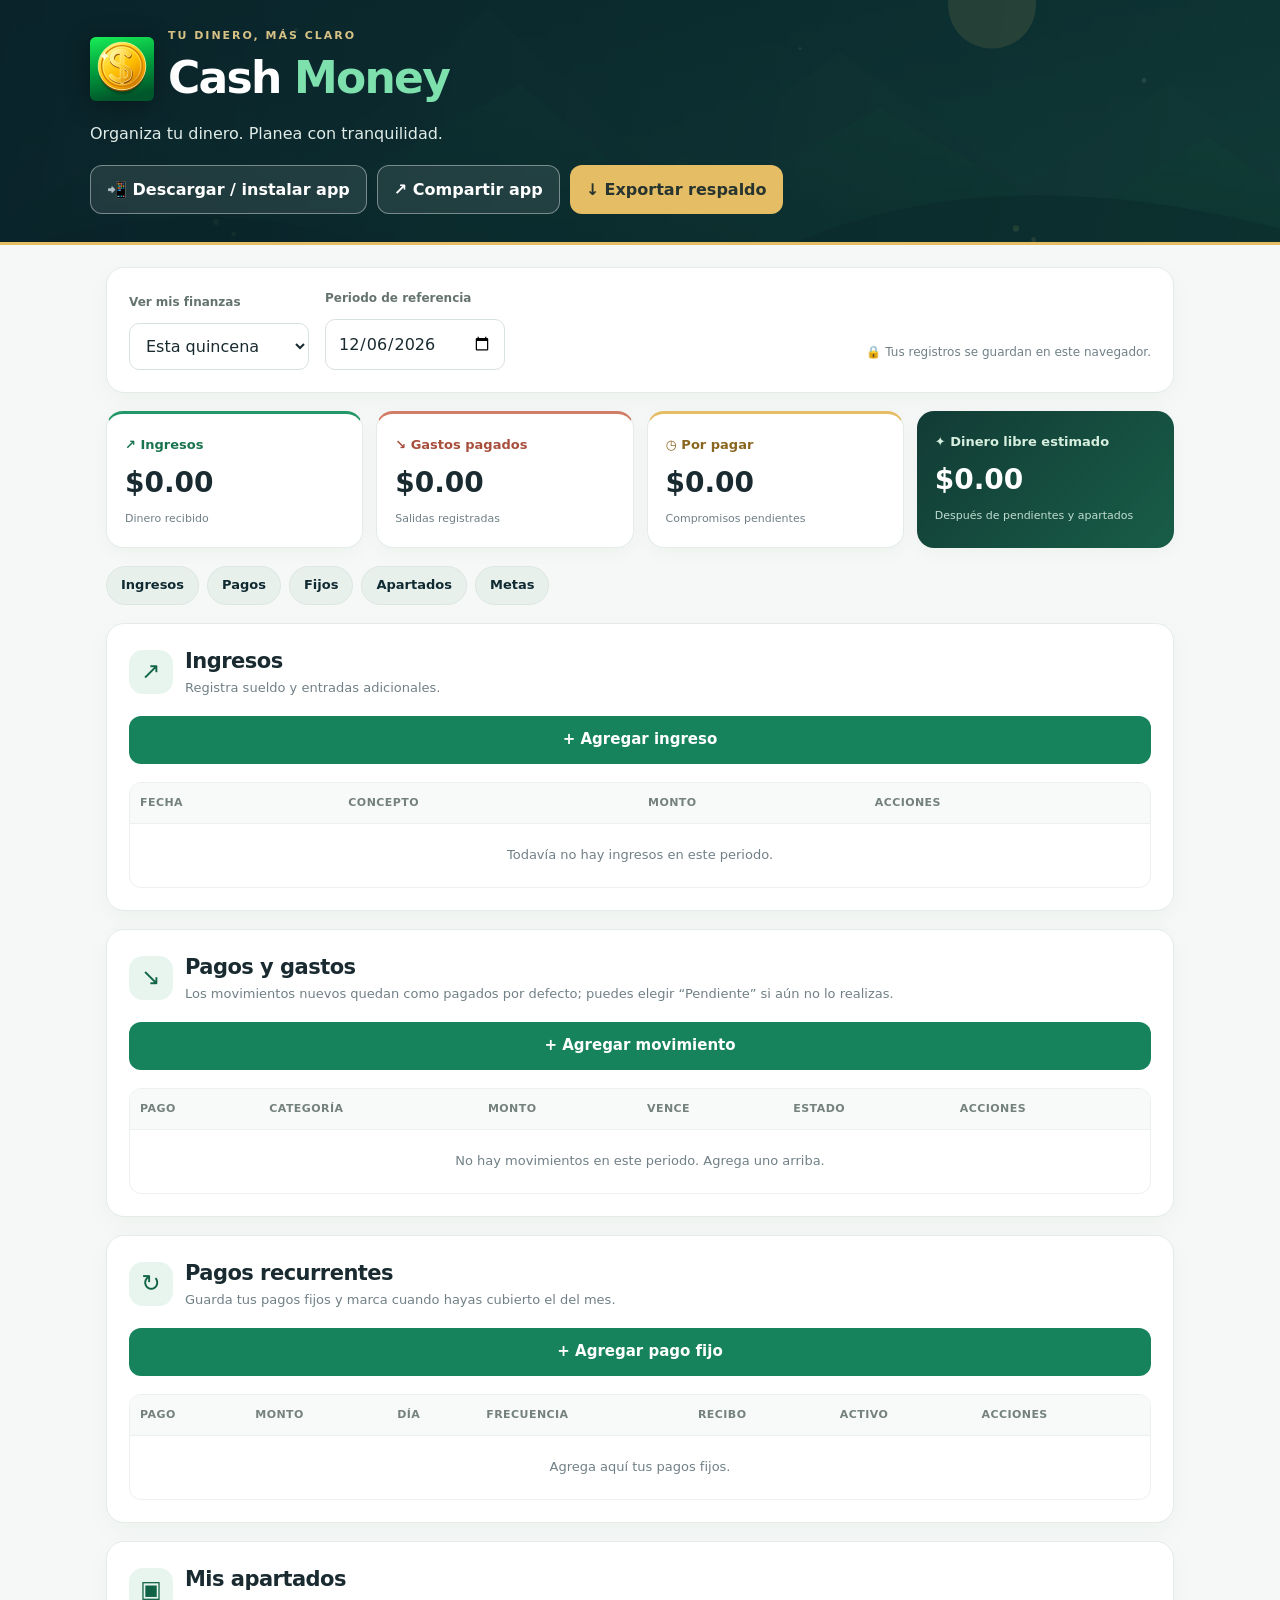
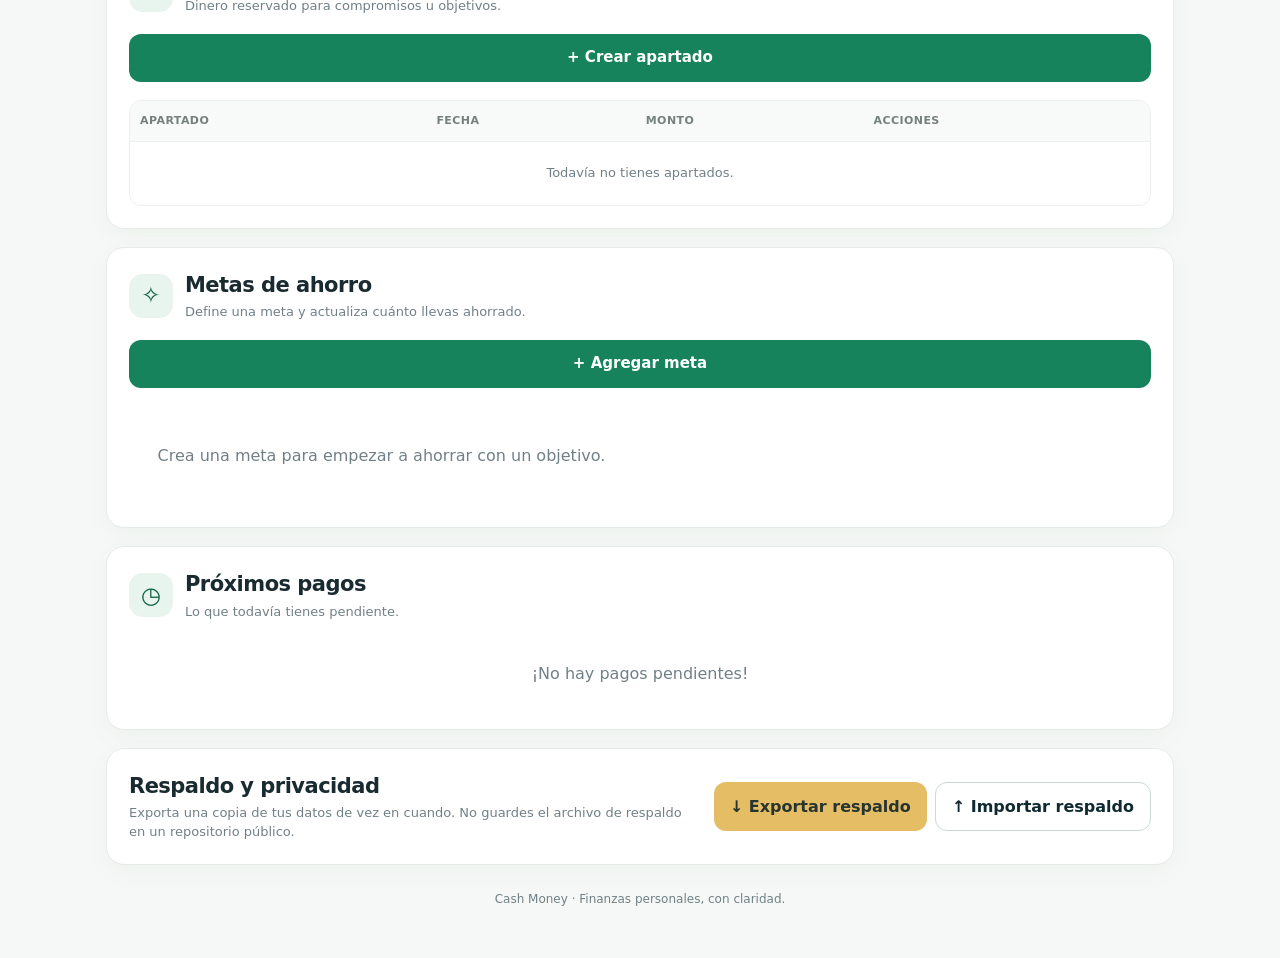
==== commit 005d164b: "Ensure only popup triggers show on page and add movement notes" ====
--- a/index.html
+++ b/index.html
@@ -28,23 +28,23 @@
   </section>
   <nav class="quick-nav" aria-label="Secciones"><a href="#ingresos">Ingresos</a><a href="#gastos">Pagos</a><a href="#recurrentes">Fijos</a><a href="#apartados">Apartados</a><a href="#metas">Metas</a></nav>
   <section class="panel" id="ingresos"><div class="section-heading"><span class="section-icon">↗</span><div><h2>Ingresos</h2><p>Registra sueldo y entradas adicionales.</p></div></div>
-    <details class="form-disclosure"><summary class="btn primary">+ Agregar ingreso</summary><button type="button" class="btn primary add-trigger" onclick="openEntryDialog('dialog-incomeForm')">+ Agregar ingreso</button><dialog class="entry-dialog" id="dialog-incomeForm"><div class="dialog-heading"><h3>Agregar ingreso</h3><button type="button" class="dialog-close" aria-label="Cerrar" onclick="closeEntryDialog('dialog-incomeForm')">×</button></div><form id="incomeForm" class="form-grid"><label>Fecha<input id="incomeDate" type="date" required></label><label>Concepto<input id="incomeConcept" placeholder="Ej. Sueldo quincenal" required></label><label>Comentario (opcional)<input id="incomeNote" placeholder="Detalle adicional"></label><label>Monto (MXN)<input id="incomeAmount" type="number" min="0.01" step=".01" placeholder="0.00" required></label><button class="btn primary">+ Agregar ingreso</button></form></dialog></details>
+    <button type="button" class="btn primary add-trigger" onclick="openEntryDialog('dialog-incomeForm')">+ Agregar ingreso</button><dialog class="entry-dialog" id="dialog-incomeForm"><div class="dialog-heading"><h3>Agregar ingreso</h3><button type="button" class="dialog-close" aria-label="Cerrar" onclick="closeEntryDialog('dialog-incomeForm')">×</button></div><form id="incomeForm" class="form-grid"><label>Fecha<input id="incomeDate" type="date" required></label><label>Concepto<input id="incomeConcept" placeholder="Ej. Sueldo quincenal" required></label><label>Comentario (opcional)<input id="incomeNote" placeholder="Detalle adicional"></label><label>Monto (MXN)<input id="incomeAmount" type="number" min="0.01" step=".01" placeholder="0.00" required></label><button class="btn primary">+ Agregar ingreso</button></form></dialog>
     <div class="table-wrap"><table><thead><tr><th>Fecha</th><th>Concepto</th><th>Monto</th><th>Acciones</th></tr></thead><tbody id="incomeTable"></tbody></table></div>
   </section>
   <section class="panel" id="gastos"><div class="section-heading"><span class="section-icon">↘</span><div><h2>Pagos y gastos</h2><p>Los movimientos nuevos quedan como pagados por defecto; puedes elegir “Pendiente” si aún no lo realizas.</p></div></div>
-    <details class="form-disclosure"><summary class="btn primary">+ Agregar movimiento</summary><button type="button" class="btn primary add-trigger" onclick="openEntryDialog('dialog-expenseForm')">+ Agregar movimiento</button><dialog class="entry-dialog" id="dialog-expenseForm"><div class="dialog-heading"><h3>Agregar pago o movimiento</h3><button type="button" class="dialog-close" aria-label="Cerrar" onclick="closeEntryDialog('dialog-expenseForm')">×</button></div><form id="expenseForm" class="form-grid"><label>Nombre del movimiento<input id="expenseConcept" placeholder="Ej. Gasolina o recibo de luz" required></label><label>Tipo<select id="expenseCategory"><option>Pago</option><option>Abono</option><option>Transferencia</option><option>Compra / gasto</option><option>Pago fijo</option><option>Otro</option></select></label><label>Monto (MXN)<input id="expenseAmount" type="number" min="0.01" step=".01" placeholder="0.00" required></label><label>Fecha del movimiento<input id="expenseDate" type="date" required></label><label>Estado<select id="expenseStatus"><option value="pagado">Pagado</option><option value="pendiente">Pendiente</option></select></label><label>Fecha límite (si queda pendiente)<input id="expenseDue" type="date"></label><button class="btn primary">+ Agregar movimiento</button></form></dialog></details>
+    <button type="button" class="btn primary add-trigger" onclick="openEntryDialog('dialog-expenseForm')">+ Agregar movimiento</button><dialog class="entry-dialog" id="dialog-expenseForm"><div class="dialog-heading"><h3>Agregar pago o movimiento</h3><button type="button" class="dialog-close" aria-label="Cerrar" onclick="closeEntryDialog('dialog-expenseForm')">×</button></div><form id="expenseForm" class="form-grid"><label>Nombre del movimiento<input id="expenseConcept" placeholder="Ej. Gasolina o recibo de luz" required></label><label>Tipo<select id="expenseCategory"><option>Pago</option><option>Abono</option><option>Transferencia</option><option>Compra / gasto</option><option>Pago fijo</option><option>Otro</option></select></label><label>Monto (MXN)<input id="expenseAmount" type="number" min="0.01" step=".01" placeholder="0.00" required></label><label>Fecha del movimiento<input id="expenseDate" type="date" required></label><label>Estado<select id="expenseStatus"><option value="pagado">Pagado</option><option value="pendiente">Pendiente</option></select></label><label>Fecha límite (si queda pendiente)<input id="expenseDue" type="date"></label><label class="wide-field">Comentario (opcional)<textarea id="expenseNote" rows="3" placeholder="Detalle adicional"></textarea></label><button class="btn primary">Guardar movimiento</button></form></dialog>
     <div class="table-wrap"><table><thead><tr><th>Pago</th><th>Categoría</th><th>Monto</th><th>Vence</th><th>Estado</th><th>Acciones</th></tr></thead><tbody id="expenseTable"></tbody></table></div>
   </section>
   <section class="panel" id="recurrentes"><div class="section-heading"><span class="section-icon">↻</span><div><h2>Pagos recurrentes</h2><p>Guarda tus pagos fijos y marca cuando hayas cubierto el del mes.</p></div></div>
-    <details class="form-disclosure"><summary class="btn primary">+ Agregar pago fijo</summary><button type="button" class="btn primary add-trigger" onclick="openEntryDialog('dialog-recurringForm')">+ Agregar pago fijo</button><dialog class="entry-dialog" id="dialog-recurringForm"><div class="dialog-heading"><h3>Agregar pago fijo</h3><button type="button" class="dialog-close" aria-label="Cerrar" onclick="closeEntryDialog('dialog-recurringForm')">×</button></div><form id="recurringForm" class="form-grid"><label>Concepto<input id="recurringConcept" placeholder="Ej. Cable o luz" required></label><label>Comentario (opcional)<input id="recurringNote" placeholder="Detalle adicional"></label><label>Monto (MXN)<input id="recurringAmount" type="number" min="0.01" step=".01" placeholder="0.00" required></label><label>Día de pago<input id="recurringDay" type="number" min="1" max="31" placeholder="Día 1–31" required></label><label>Frecuencia<select id="recurringFrequency"><option>Mensual</option><option>Quincenal</option><option>Semanal</option></select></label><label>Foto del recibo (opcional)<input id="recurringReceipt" type="file" accept="image/*" capture="environment"></label><button class="btn primary">+ Agregar pago fijo</button></form></dialog></details>
+    <button type="button" class="btn primary add-trigger" onclick="openEntryDialog('dialog-recurringForm')">+ Agregar pago fijo</button><dialog class="entry-dialog" id="dialog-recurringForm"><div class="dialog-heading"><h3>Agregar pago fijo</h3><button type="button" class="dialog-close" aria-label="Cerrar" onclick="closeEntryDialog('dialog-recurringForm')">×</button></div><form id="recurringForm" class="form-grid"><label>Concepto<input id="recurringConcept" placeholder="Ej. Cable o luz" required></label><label>Comentario (opcional)<input id="recurringNote" placeholder="Detalle adicional"></label><label>Monto (MXN)<input id="recurringAmount" type="number" min="0.01" step=".01" placeholder="0.00" required></label><label>Día de pago<input id="recurringDay" type="number" min="1" max="31" placeholder="Día 1–31" required></label><label>Frecuencia<select id="recurringFrequency"><option>Mensual</option><option>Quincenal</option><option>Semanal</option></select></label><label>Foto del recibo (opcional)<input id="recurringReceipt" type="file" accept="image/*" capture="environment"></label><button class="btn primary">+ Agregar pago fijo</button></form></dialog>
     <div class="table-wrap"><table><thead><tr><th>Pago</th><th>Monto</th><th>Día</th><th>Frecuencia</th><th>Recibo</th><th>Activo</th><th>Acciones</th></tr></thead><tbody id="recurringTable"></tbody></table></div>
   </section>
   <section class="panel" id="apartados"><div class="section-heading"><span class="section-icon">▣</span><div><h2>Mis apartados</h2><p>Dinero reservado para compromisos u objetivos.</p></div></div>
-    <details class="form-disclosure"><summary class="btn primary">+ Crear apartado</summary><button type="button" class="btn primary add-trigger" onclick="openEntryDialog('dialog-allocationForm')">+ Crear apartado</button><dialog class="entry-dialog" id="dialog-allocationForm"><div class="dialog-heading"><h3>Crear apartado</h3><button type="button" class="dialog-close" aria-label="Cerrar" onclick="closeEntryDialog('dialog-allocationForm')">×</button></div><form id="allocationForm" class="form-grid"><label>¿Para qué es?<input id="allocationConcept" placeholder="Ej. Emergencias, viajes o imprevistos" required></label><label>Comentario (opcional)<input id="allocationNote" placeholder="Detalle adicional"></label><label>Monto apartado (MXN)<input id="allocationAmount" type="number" min="0.01" step=".01" placeholder="0.00" required></label><label>Fecha<input id="allocationDate" type="date" required></label><button class="btn primary">+ Crear apartado</button></form></dialog></details>
+    <button type="button" class="btn primary add-trigger" onclick="openEntryDialog('dialog-allocationForm')">+ Crear apartado</button><dialog class="entry-dialog" id="dialog-allocationForm"><div class="dialog-heading"><h3>Crear apartado</h3><button type="button" class="dialog-close" aria-label="Cerrar" onclick="closeEntryDialog('dialog-allocationForm')">×</button></div><form id="allocationForm" class="form-grid"><label>¿Para qué es?<input id="allocationConcept" placeholder="Ej. Emergencias, viajes o imprevistos" required></label><label>Comentario (opcional)<input id="allocationNote" placeholder="Detalle adicional"></label><label>Monto apartado (MXN)<input id="allocationAmount" type="number" min="0.01" step=".01" placeholder="0.00" required></label><label>Fecha<input id="allocationDate" type="date" required></label><button class="btn primary">+ Crear apartado</button></form></dialog>
     <div class="table-wrap"><table><thead><tr><th>Apartado</th><th>Fecha</th><th>Monto</th><th>Acciones</th></tr></thead><tbody id="allocationTable"></tbody></table></div>
   </section>
   <section class="panel" id="metas"><div class="section-heading"><span class="section-icon">✧</span><div><h2>Metas de ahorro</h2><p>Define una meta y actualiza cuánto llevas ahorrado.</p></div></div>
-    <details class="form-disclosure"><summary class="btn primary">+ Agregar meta</summary><button type="button" class="btn primary add-trigger" onclick="openEntryDialog('dialog-goalForm')">+ Agregar meta</button><dialog class="entry-dialog" id="dialog-goalForm"><div class="dialog-heading"><h3>Agregar meta de ahorro</h3><button type="button" class="dialog-close" aria-label="Cerrar" onclick="closeEntryDialog('dialog-goalForm')">×</button></div><form id="goalForm" class="form-grid"><label>Nombre de la meta<input id="goalName" placeholder="Ej. Fondo de emergencia" required></label><label>Comentario (opcional)<input id="goalNote" placeholder="Detalle adicional"></label><label>Objetivo (MXN)<input id="goalTarget" type="number" min="0.01" step=".01" placeholder="0.00" required></label><label>Ahorrado (MXN)<input id="goalSaved" type="number" min="0" step=".01" value="0" required></label><button class="btn primary">+ Agregar meta</button></form></dialog></details>
+    <button type="button" class="btn primary add-trigger" onclick="openEntryDialog('dialog-goalForm')">+ Agregar meta</button><dialog class="entry-dialog" id="dialog-goalForm"><div class="dialog-heading"><h3>Agregar meta de ahorro</h3><button type="button" class="dialog-close" aria-label="Cerrar" onclick="closeEntryDialog('dialog-goalForm')">×</button></div><form id="goalForm" class="form-grid"><label>Nombre de la meta<input id="goalName" placeholder="Ej. Fondo de emergencia" required></label><label>Comentario (opcional)<input id="goalNote" placeholder="Detalle adicional"></label><label>Objetivo (MXN)<input id="goalTarget" type="number" min="0.01" step=".01" placeholder="0.00" required></label><label>Ahorrado (MXN)<input id="goalSaved" type="number" min="0" step=".01" value="0" required></label><button class="btn primary">+ Agregar meta</button></form></dialog>
     <div id="goalsList" class="goals-list"></div>
   </section>
   <section class="panel upcoming-panel"><div class="section-heading"><span class="section-icon">◷</span><div><h2>Próximos pagos</h2><p>Lo que todavía tienes pendiente.</p></div></div><div id="upcoming"></div></section>
--- a/style.css
+++ b/style.css
@@ -1,3 +1,16 @@
 :root{--navy:#102a32;--navy2:#173c42;--green:#16835d;--green-dark:#116347;--mint:#e7f5ee;--gold:#e5bd65;--gold-dark:#8b6723;--ink:#192b30;--muted:#718087;--line:#e4ebe8;--paper:#f5f8f6;--white:#fff;--red:#a8433c}*{box-sizing:border-box}html{scroll-behavior:smooth;scroll-padding-top:16px}body{margin:0;font-family:Inter,ui-sans-serif,system-ui,-apple-system,BlinkMacSystemFont,"Segoe UI",sans-serif;background:var(--paper);color:var(--ink);line-height:1.45}.hero{color:#fff;background:linear-gradient(100deg,rgba(9,34,41,.96),rgba(12,51,48,.79)),url("header-landscape.svg") center 48%/cover no-repeat;min-height:245px;padding:28px max(20px,calc((100% - 1100px)/2));border-bottom:3px solid var(--gold)}.hero-content{max-width:1100px;margin:auto}.brand{display:flex;align-items:center;gap:14px}.brand-icon{width:64px;height:64px;filter:drop-shadow(0 4px 12px #0005)}.eyebrow{margin:0 0 2px;font-size:11px;letter-spacing:.18em;color:#d7c184;font-weight:800}.brand h1{margin:0;font-size:clamp(30px,5vw,44px);letter-spacing:-.04em}.brand h1 span{color:#7de0ad}.tagline{margin:12px 0 20px;color:#e0ece7}.header-actions{display:flex;gap:10px;flex-wrap:wrap}.header-actions .btn{min-height:44px}.btn{border:0;border-radius:12px;padding:12px 16px;font:inherit;font-weight:750;cursor:pointer;transition:transform .15s,filter .15s}.btn:active{transform:scale(.98)}.primary{background:var(--green);color:#fff}.primary:hover{background:var(--green-dark)}.gold{background:var(--gold);color:#27342f}.ghost{background:#ffffff18;border:1px solid #ffffff66;color:white}.outline{background:#fff;border:1px solid #cbd9d1;color:var(--navy)}main{max-width:1100px;margin:22px auto;padding:0 16px}.panel{background:#fff;border:1px solid var(--line);border-radius:18px;padding:22px;margin-bottom:18px;box-shadow:0 8px 28px #153a2b08}.toolbar{display:flex;align-items:end;gap:16px;flex-wrap:wrap}.toolbar>div{display:grid;gap:6px;min-width:180px}.toolbar label,.form-grid label{font-size:12px;font-weight:750;color:#65736f}.toolbar select,.toolbar input,.form-grid input,.form-grid select{width:100%;min-width:0;margin-top:5px;padding:12px;border:1px solid #d9e2dd;background:#fff;border-radius:10px;color:var(--ink);font:inherit}.privacy-note{font-size:12px;color:var(--muted);margin:0 0 8px auto}.summary-grid{display:grid;grid-template-columns:repeat(4,minmax(0,1fr));gap:13px;margin:18px 0}.summary-card{border-radius:17px;padding:18px;background:#fff;border:1px solid var(--line);box-shadow:0 5px 20px #153a2b08}.summary-card span{font-size:13px;font-weight:750}.summary-card strong{display:block;font-size:clamp(20px,2.8vw,28px);margin:8px 0 2px;overflow-wrap:anywhere}.summary-card small{font-size:11px;color:var(--muted)}.income-card{border-top:3px solid #249768}.income-card span{color:#19744f}.expense-card{border-top:3px solid #d17c64}.expense-card span{color:#a84e3d}.pending-card{border-top:3px solid var(--gold)}.pending-card span{color:#896720}.balance-card{background:linear-gradient(135deg,#123b35,#185d47);color:#fff;border:0}.balance-card span{color:#d7efdf}.balance-card small{color:#c0ddd0}.quick-nav{display:flex;gap:8px;overflow-x:auto;padding:0 0 14px;margin-bottom:4px}.quick-nav a{white-space:nowrap;text-decoration:none;color:var(--navy);background:#e8f0ec;border:1px solid #dce7e1;border-radius:999px;padding:9px 14px;font-size:13px;font-weight:750}.section-heading{display:flex;gap:12px;align-items:center;margin-bottom:18px}.section-icon{display:grid;place-items:center;width:44px;height:44px;border-radius:14px;background:var(--mint);color:var(--green-dark);font-size:23px}.section-heading h2,.backup-panel h2{margin:0;font-size:21px;letter-spacing:-.025em}.section-heading p,.backup-panel p{margin:3px 0 0;color:var(--muted);font-size:13px}.form-grid{display:grid;grid-template-columns:repeat(4,minmax(0,1fr));gap:12px;align-items:end;margin-bottom:18px}.form-grid .btn{min-height:45px}.table-wrap{overflow-x:auto;border:1px solid #edf1ee;border-radius:12px}table{width:100%;border-collapse:collapse;min-width:590px}th,td{padding:12px 10px;text-align:left;border-bottom:1px solid #edf1ee;font-size:13px;white-space:nowrap}th{background:#f7faf8;color:#75817d;font-size:11px;text-transform:uppercase;letter-spacing:.04em}tbody tr:last-child td{border-bottom:0}.empty{text-align:center;color:var(--muted);padding:22px}.delete,.edit{padding:7px 9px;border:0;border-radius:8px;font-size:12px;font-weight:700;cursor:pointer}.delete{background:#fae9e6;color:#9b3c32}.edit{background:#e8f3ed;color:#146345;margin-right:5px}.toggle{accent-color:var(--green);width:17px;height:17px;vertical-align:middle}.status{font-size:11px;font-weight:750;border-radius:99px;padding:5px 8px}.status.paid{background:#e5f5eb;color:#167046}.status.pending{background:#fff2d7;color:#895e13}.goals-list{display:grid;grid-template-columns:repeat(2,minmax(0,1fr));gap:12px}.goal{border:1px solid var(--line);border-radius:14px;padding:15px}.goal-top{display:flex;justify-content:space-between;gap:10px;align-items:start}.goal h3{font-size:15px;margin:0 0 5px}.goal p{font-size:12px;color:var(--muted);margin:0}.progress{height:9px;background:#eaf0ec;border-radius:99px;overflow:hidden;margin:13px 0 8px}.progress span{display:block;height:100%;background:linear-gradient(90deg,#18875d,#83c66e);border-radius:99px}.goal-actions{display:flex;gap:7px;margin-top:10px}.goal-actions button{font-size:11px}.upcomingItem{display:flex;justify-content:space-between;gap:12px;align-items:center;padding:13px 0;border-bottom:1px solid var(--line)}.upcomingItem:last-child{border-bottom:0}.upcomingItem small{display:block;color:var(--muted);margin-top:3px}.upcomingItem strong{white-space:nowrap}.backup-panel{display:flex;justify-content:space-between;gap:18px;align-items:center}.backup-actions{display:flex;gap:8px;flex-wrap:wrap;flex-shrink:0}.import-label{display:inline-flex;align-items:center;cursor:pointer}footer{text-align:center;color:var(--muted);font-size:12px;padding:8px 0 28px}@media(max-width:800px){.summary-grid{grid-template-columns:repeat(2,minmax(0,1fr))}.form-grid{grid-template-columns:repeat(2,minmax(0,1fr))}.privacy-note{width:100%;margin:0}.hero{padding:25px 20px}.toolbar>div{flex:1;min-width:140px}}@media(max-width:520px){main{padding:0 11px;margin-top:14px}.panel{padding:16px;border-radius:15px}.summary-grid{gap:9px}.summary-card{padding:14px}.summary-card strong{font-size:20px}.form-grid{grid-template-columns:1fr}.form-grid .btn{width:100%}.brand-icon{width:54px;height:54px}.tagline{font-size:14px}.backup-panel{align-items:stretch;flex-direction:column}.backup-actions{display:grid;grid-template-columns:1fr 1fr}.backup-actions .btn{font-size:12px;padding:11px 8px}.goals-list{grid-template-columns:1fr}.toolbar{gap:10px}.toolbar>div{min-width:calc(50% - 6px)}}
 /* Formularios compactos: se despliegan al tocar el botón verde */
 .form-disclosure{margin-bottom:18px}.form-disclosure>summary{display:inline-flex;align-items:center;justify-content:center;list-style:none;min-height:44px;user-select:none}.form-disclosure>summary::-webkit-details-marker{display:none}.form-disclosure[open]>summary{margin-bottom:14px}.form-disclosure .form-grid{margin-bottom:0}.form-disclosure .form-grid .btn{min-height:45px}.form-disclosure summary:focus-visible{outline:3px solid #e5bd65;outline-offset:3px}
+
+/* Popup dialogs for all data-entry forms */
+.add-trigger{width:100%;min-height:48px;margin:0 0 18px;font-size:15px}
+.entry-dialog{width:min(560px,calc(100% - 28px));max-width:560px;max-height:85dvh;overflow:auto;border:0;border-radius:20px;padding:22px;background:#fff;color:var(--ink);box-shadow:0 22px 70px #071d1c55}
+.entry-dialog::backdrop{background:rgba(8,25,29,.62);backdrop-filter:blur(3px)}
+.dialog-heading{display:flex;align-items:center;justify-content:space-between;gap:12px;margin-bottom:16px}
+.dialog-heading h3{font-size:20px;margin:0}
+.dialog-close{width:38px;height:38px;border:0;border-radius:50%;background:#eef4f0;color:var(--navy);font-size:28px;line-height:1;cursor:pointer}
+.entry-dialog .form-grid{display:grid;grid-template-columns:1fr 1fr;gap:12px;margin:0}
+.entry-dialog .form-grid .btn{grid-column:1/-1;width:100%}
+.entry-dialog .form-grid .wide-field{grid-column:1/-1}
+.entry-dialog textarea{width:100%;margin-top:5px;padding:12px;border:1px solid #d9e2dd;background:#fff;border-radius:10px;color:var(--ink);font:inherit;resize:vertical}
+@media(max-width:520px){.entry-dialog{padding:18px;max-height:88dvh}.entry-dialog .form-grid{grid-template-columns:1fr}.entry-dialog .form-grid .wide-field{grid-column:auto}}
